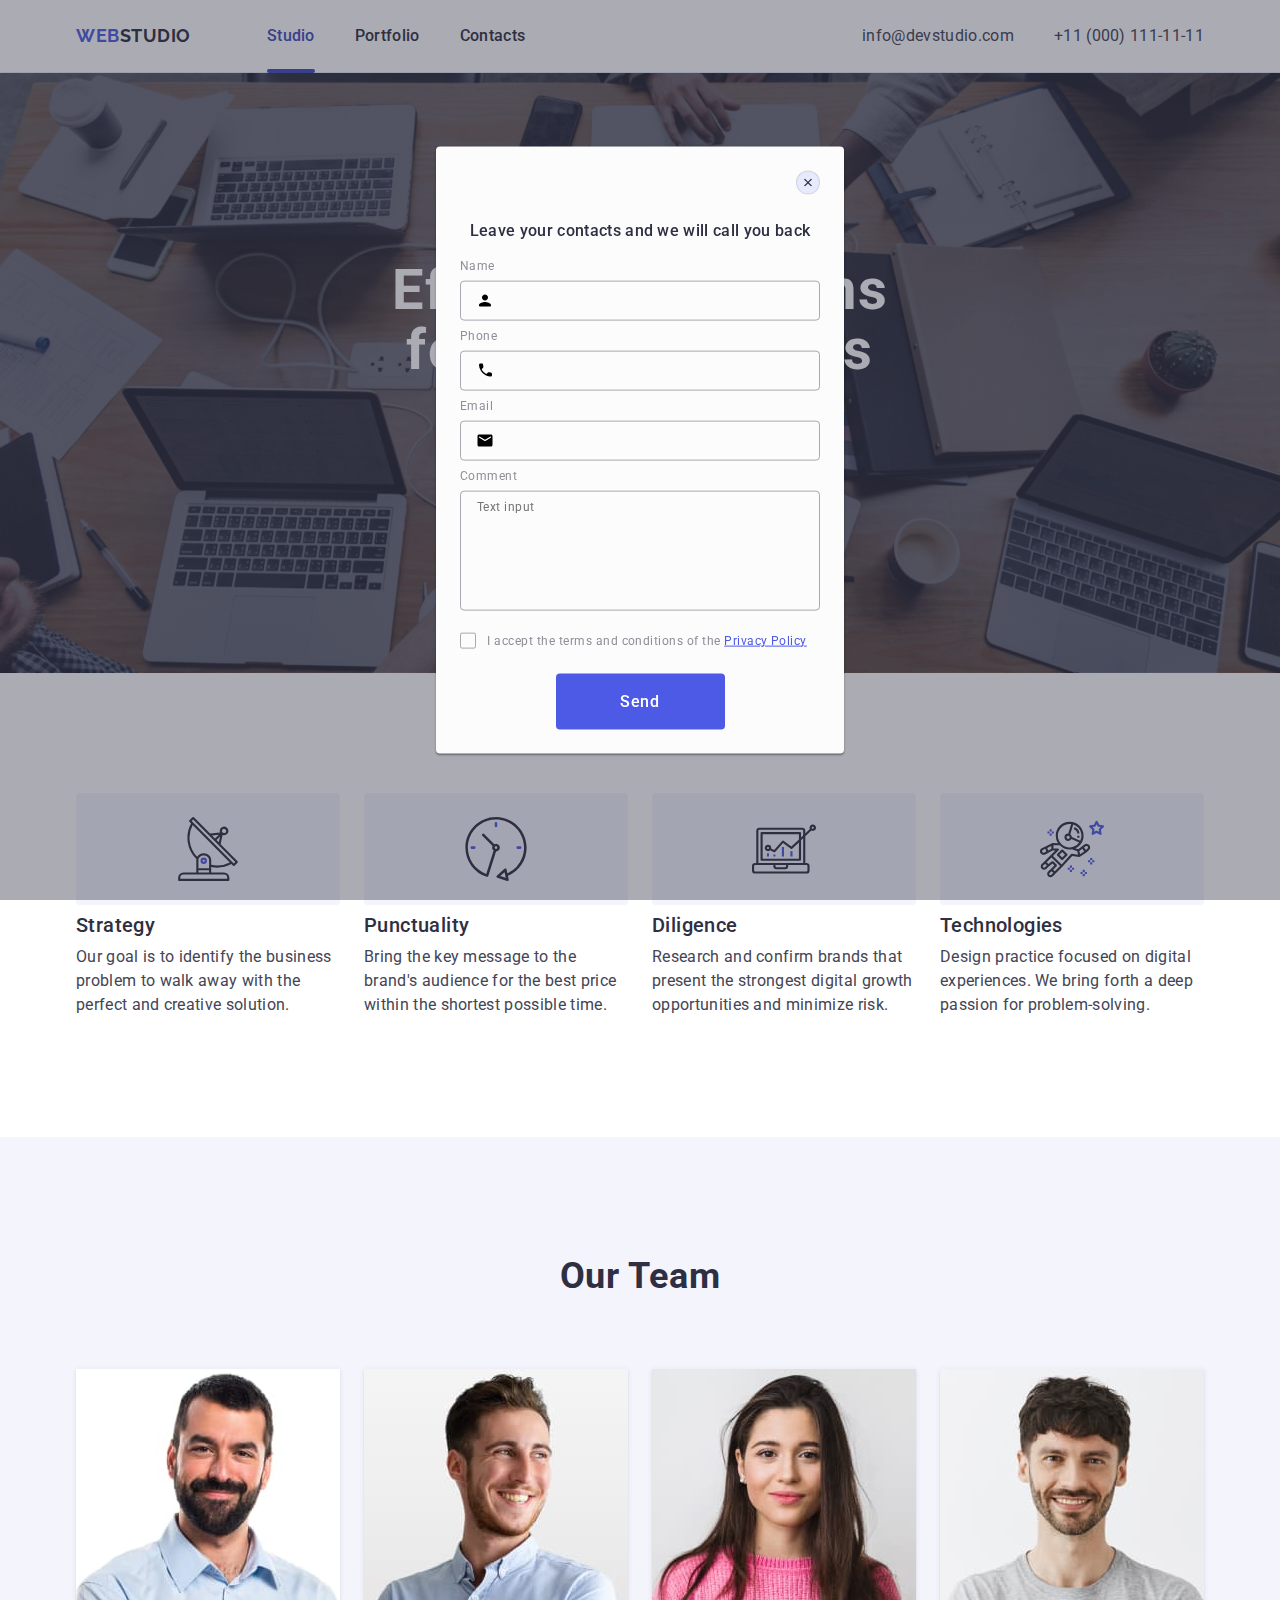
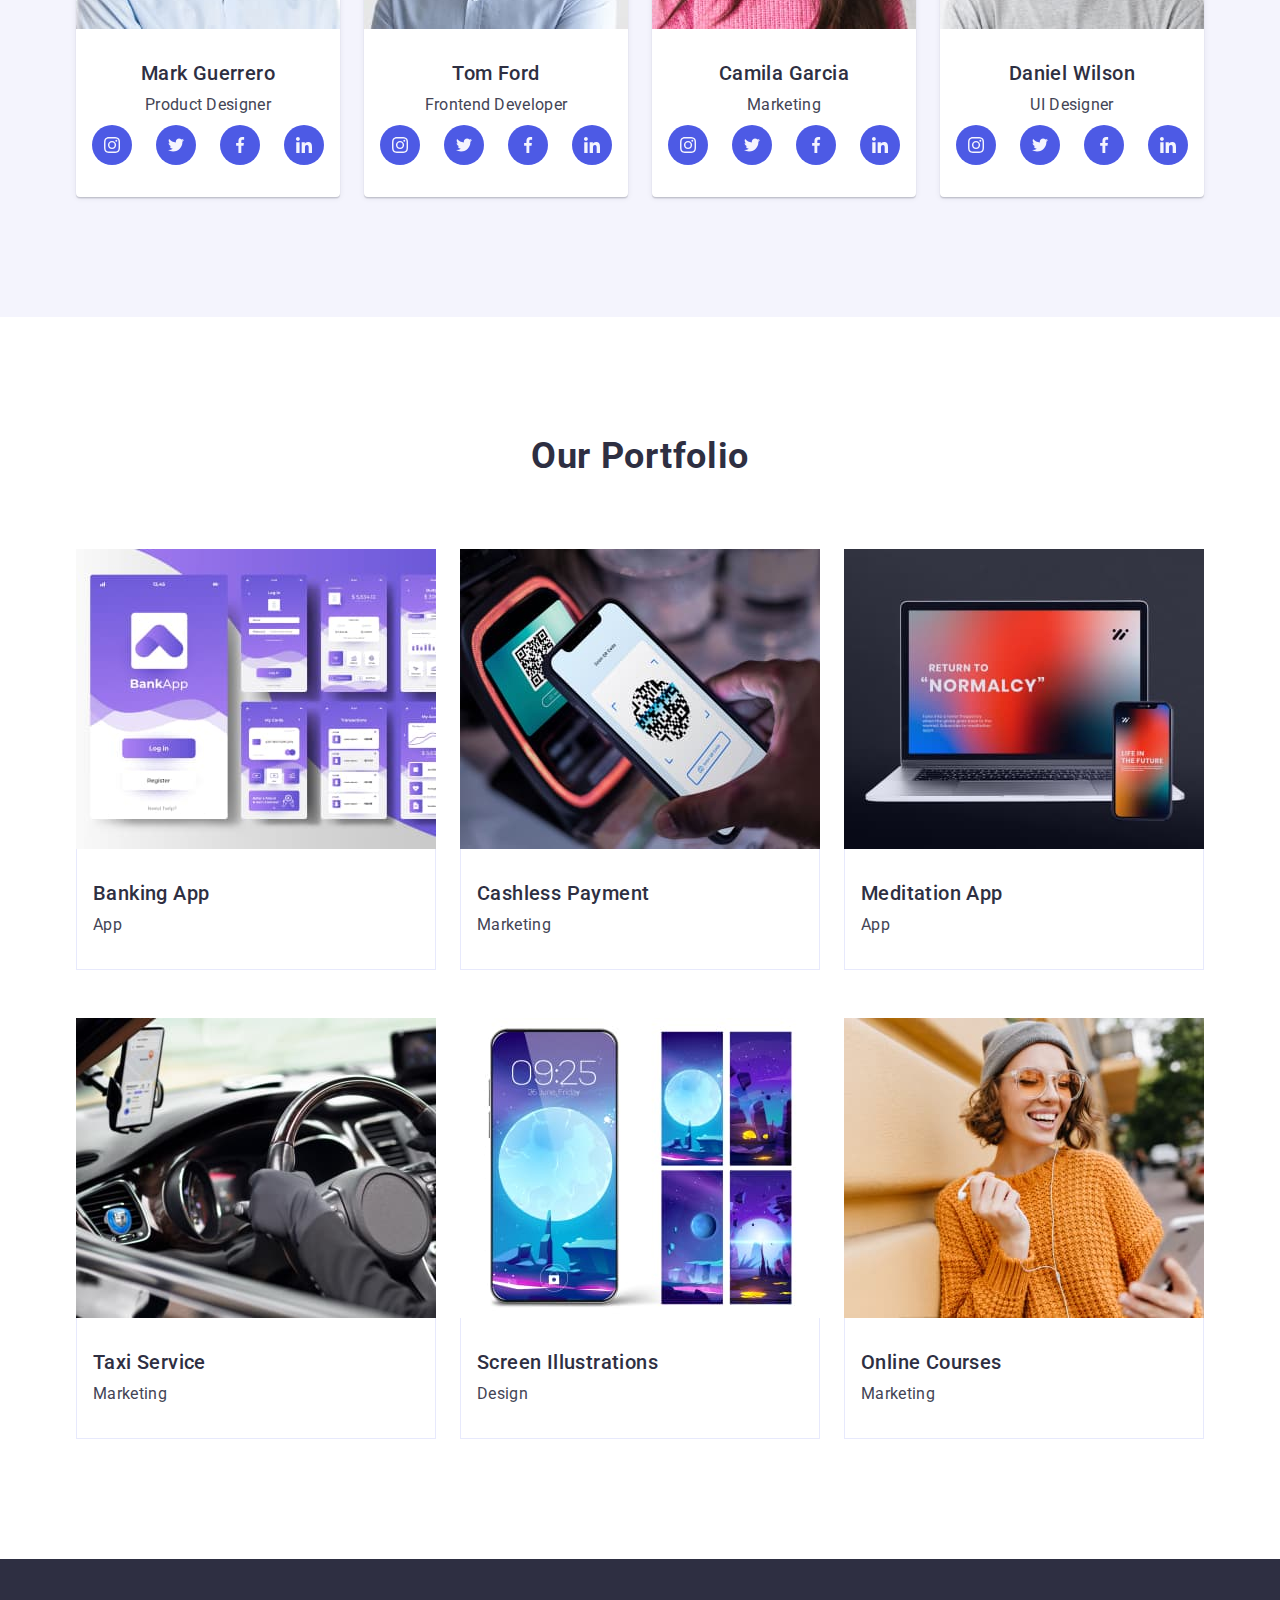
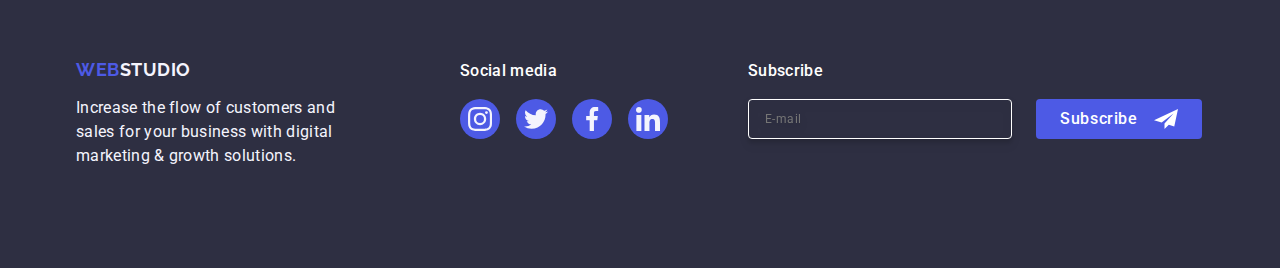
==== index.html @ 2eae50b5 "mobile-first-beginer" ====
<!DOCTYPE html>
<html lang="en">
  <head>
    <meta charset="UTF-8" />
    <meta http-equiv="X-UA-Compatible" content="IE=edge" />
    <meta name="viewport" content="width=device-width, initial-scale=1.0" />

    <!-- Google Fonts -->
    <link rel="preconnect" href="https://fonts.googleapis.com" />
    <link rel="preconnect" href="https://fonts.gstatic.com" crossorigin />
    <link rel="preconnect" href="https://fonts.googleapis.com" />
    <link rel="preconnect" href="https://fonts.gstatic.com" crossorigin />
    <link
      href="https://fonts.googleapis.com/css2?family=Raleway:wght@800&family=Roboto:wght@400;500;700&display=swap"
      rel="stylesheet"
    />

    <!-- Modern Normalize -->
    <link
      rel="stylesheet"
      href="https://cdnjs.cloudflare.com/ajax/libs/modern-normalize/2.0.0/modern-normalize.min.css"
    />
    <link rel="stylesheet" href="./css/styles.css" />
    <title>Document</title>
  </head>
  <body class="body">
    <!--SVG-->

    <!--Header section-->

    <header class="page-header">
      <div class="header-container container">
        <nav class="header-nav">
          <a class="header-logo link" href="./index.html"
            >Web <span class="header-logo-up">Studio</span>
          </a>
          <ul class="header-list list">
            <li class="header-item">
              <a class="header-link link-studio link" href="#">Studio</a>
            </li>
            <li class="header-item">
              <a class="header-link link" href="#">Portfolio</a>
            </li>
            <li class="header-item">
              <a class="header-link link" href="#">Contacts</a>
            </li>
          </ul>
        </nav>
        <address class="header-contact">
          <ul class="header-contact-list list">
            <li class="header-contact-item">
              <a class="header-contact link" href="mailto:info@devstudio.com">info@devstudio.com</a>
            </li>
            <li class="header-contact-item tel">
              <a class="header-contact link" href="tel:+110001111111">+11 (000) 111-11-11</a>
            </li>
          </ul>
        </address>
      </div>
    </header>

    <!-- Main section -->

    <main class="page-main">
      <!--Hero section-->

      <section class="section hero">
        <div class="hero-container container">
          <h1 class="hero-title">
            Effective Solutions <br />
            for Your Business
          </h1>
          <button class="hero-btn" type="button">Order Service</button>
        </div>
      </section>

      <!--Feature section-->

      <section class="section feature">
        <div class="container">
          <h2 class="visually-hidden">Features</h2>
          <ul class="main-list feature-list list">
            <li class="main-item feature-item">
              <div class="feature-icon-container">
                <svg class="feature-icon" width="64" height="64">
                  <use href="./images/icons.svg#icon-antenna"></use>
                </svg>
              </div>
              <h3 class="image-title">Strategy</h3>
              <p class="main-text feature-text">
                Our goal is to identify the business problem to walk away with the perfect and
                creative solution.
              </p>
            </li>
            <li class="main-item feature-item">
              <div class="feature-icon-container">
                <svg class="feature-icon" width="64" height="64">
                  <use href="./images/icons.svg#icon-clock"></use>
                </svg>
              </div>
              <h3 class="image-title">Punctuality</h3>
              <p class="main-text feature-text">
                Bring the key message to the brand's audience for the best price within the shortest
                possible time.
              </p>
            </li>
            <li class="main-item feature-item">
              <div class="feature-icon-container">
                <svg class="feature-icon" width="64" height="64">
                  <use href="./images/icons.svg#icon-diagram1"></use>
                </svg>
              </div>
              <h3 class="image-title">Diligence</h3>
              <p class="main-text feature-text">
                Research and confirm brands that present the strongest digital growth opportunities
                and minimize risk.
              </p>
            </li>
            <li class="main-item feature-item">
              <div class="feature-icon-container">
                <svg class="feature-icon" width="64" height="64">
                  <use href="./images/icons.svg#icon-astronaut"></use>
                </svg>
              </div>
              <h3 class="image-title">Technologies</h3>
              <p class="main-text feature-text">
                Design practice focused on digital experiences. We bring forth a deep passion for
                problem-solving.
              </p>
            </li>
          </ul>
        </div>
      </section>

      <!--OurTeam section-->

      <section class="section our-team">
        <div class="container">
          <h2 class="main-title">Our Team</h2>
          <ul class="main-list ourteam-list list">
            <li class="main-item team-item">
              <img
                class="main-images"
                src="./images/OurTeam/img.jpg"
                alt="Mark Guerrero"
                width="264"
                height="260"
              />
              <div class="team-text">
                <h3 class="image-title">Mark Guerrero</h3>
                <p class="main-text">Product Designer</p>
                <ul class="icon-list">
                  <li class="icon-item">
                    <a class="icon-link" href="">
                      <svg class="ourteam-icon" width="16" height="16">
                        <use href="./images/icons.svg#icon-instagram"></use>
                      </svg>
                    </a>
                  </li>
                  <li class="icon-item">
                    <a class="icon-link" href="">
                      <svg class="ourteam-icon" width="16" height="16">
                        <use href="./images/icons.svg#icon-twitter"></use>
                      </svg>
                    </a>
                  </li>
                  <li class="icon-item">
                    <a class="icon-link" href="">
                      <svg class="ourteam-icon" width="16" height="16">
                        <use href="./images/icons.svg#icon-facebook"></use>
                      </svg>
                    </a>
                  </li>
                  <li class="icon-item">
                    <a class="icon-link" href="">
                      <svg class="ourteam-icon" width="16" height="16">
                        <use href="./images/icons.svg#icon-linkedin"></use>
                      </svg>
                    </a>
                  </li>
                </ul>
              </div>
            </li>
            <li class="main-item team-item">
              <img
                class="main-images"
                src="./images/OurTeam/img1(1).jpg"
                alt="Tom Ford"
                width="264"
                height="260"
              />
              <div class="team-text">
                <h3 class="image-title">Tom Ford</h3>
                <p class="main-text">Frontend Developer</p>
                <ul class="icon-list">
                  <li class="icon-item">
                    <a class="icon-link" href="">
                      <svg class="ourteam-icon" width="16" height="16">
                        <use href="./images/icons.svg#icon-instagram"></use>
                      </svg>
                    </a>
                  </li>
                  <li class="icon-item">
                    <a class="icon-link" href="">
                      <svg class="ourteam-icon" width="16" height="16">
                        <use href="./images/icons.svg#icon-twitter"></use>
                      </svg>
                    </a>
                  </li>
                  <li class="icon-item">
                    <a class="icon-link" href="">
                      <svg class="ourteam-icon" width="16" height="16">
                        <use href="./images/icons.svg#icon-facebook"></use>
                      </svg>
                    </a>
                  </li>
                  <li class="icon-item">
                    <a class="icon-link" href="">
                      <svg class="ourteam-icon" width="16" height="16">
                        <use href="./images/icons.svg#icon-linkedin"></use>
                      </svg>
                    </a>
                  </li>
                </ul>
              </div>
            </li>
            <li class="main-item team-item">
              <img
                class="main-images"
                src="./images/OurTeam/img2(1).jpg"
                alt="Camila Garcia"
                width="264"
                height="260"
              />
              <div class="team-text">
                <h3 class="image-title">Camila Garcia</h3>
                <p class="main-text">Marketing</p>
                <ul class="icon-list">
                  <li class="icon-item">
                    <a class="icon-link" href="">
                      <svg class="ourteam-icon" width="16" height="16">
                        <use href="./images/icons.svg#icon-instagram"></use>
                      </svg>
                    </a>
                  </li>
                  <li class="icon-item">
                    <a class="icon-link" href="">
                      <svg class="ourteam-icon" width="16" height="16">
                        <use href="./images/icons.svg#icon-twitter"></use>
                      </svg>
                    </a>
                  </li>
                  <li class="icon-item">
                    <a class="icon-link" href="">
                      <svg class="ourteam-icon" width="16" height="16">
                        <use href="./images/icons.svg#icon-facebook"></use>
                      </svg>
                    </a>
                  </li>
                  <li class="icon-item">
                    <a class="icon-link" href="">
                      <svg class="ourteam-icon" width="16" height="16">
                        <use href="./images/icons.svg#icon-linkedin"></use>
                      </svg>
                    </a>
                  </li>
                </ul>
              </div>
            </li>
            <li class="main-item team-item">
              <img
                class="main-images"
                src="./images/OurTeam/img3(1).jpg"
                alt="Daniel Wilson"
                width="264"
                height="260"
              />
              <div class="team-text">
                <h3 class="image-title">Daniel Wilson</h3>
                <p class="main-text">UI Designer</p>
                <ul class="icon-list">
                  <li class="icon-item">
                    <a class="icon-link" href="">
                      <svg class="ourteam-icon" width="16" height="16">
                        <use href="./images/icons.svg#icon-instagram"></use>
                      </svg>
                    </a>
                  </li>
                  <li class="icon-item">
                    <a class="icon-link" href="">
                      <svg class="ourteam-icon" width="16" height="16">
                        <use href="./images/icons.svg#icon-twitter"></use>
                      </svg>
                    </a>
                  </li>
                  <li class="icon-item">
                    <a class="icon-link" href="">
                      <svg class="ourteam-icon" width="16" height="16">
                        <use href="./images/icons.svg#icon-facebook"></use>
                      </svg>
                    </a>
                  </li>
                  <li class="icon-item">
                    <a class="icon-link" href="">
                      <svg class="ourteam-icon" width="16" height="16">
                        <use href="./images/icons.svg#icon-linkedin"></use>
                      </svg>
                    </a>
                  </li>
                </ul>
              </div>
            </li>
          </ul>
        </div>
      </section>

      <!--Our Portfolio section-->

      <section class="section our-portfolio">
        <div class="container">
          <h2 class="main-title">Our Portfolio</h2>
          <ul class="main-list portfolio-list list">
            <li class="portfolio-item main-item">
              <div class="project-card">
                <img
                  class="main-images"
                  src="./images/OurPortfolio/img4.jpg"
                  alt="Banking App"
                  width="360"
                  height="300"
                />
                <p class="project-card-text">
                  14 Stylish and User-Friendly App Design Concepts · Task Manager App · Calorie
                  Tracker App · Exotic Fruit Ecommerce App · Cloud Storage App
                </p>
              </div>

              <div class="portfolio-border">
                <h3 class="image-title">Banking App</h3>
                <p class="main-text">App</p>
              </div>
            </li>
            <li class="portfolio-item main-item">
              <div class="project-card">
                <img
                  class="main-images"
                  src="./images/OurPortfolio/img5.jpg"
                  alt="Cashless Payment"
                  width="360"
                  height="300"
                />
                <p class="project-card-text">
                  14 Stylish and User-Friendly App Design Concepts · Task Manager App · Calorie
                  Tracker App · Exotic Fruit Ecommerce App · Cloud Storage App
                </p>
              </div>

              <div class="portfolio-border">
                <h3 class="image-title">Cashless Payment</h3>
                <p class="main-text">Marketing</p>
              </div>
            </li>

            <li class="portfolio-item main-item">
              <div class="project-card">
                <img
                  class="main-images"
                  src="./images/OurPortfolio/img6.jpg"
                  alt="Meditation App"
                  width="360"
                  height="300"
                />
                <p class="project-card-text">
                  14 Stylish and User-Friendly App Design Concepts · Task Manager App · Calorie
                  Tracker App · Exotic Fruit Ecommerce App · Cloud Storage App
                </p>
              </div>

              <div class="portfolio-border">
                <h3 class="image-title">Meditation App</h3>
                <p class="main-text">App</p>
              </div>
            </li>
            <li class="portfolio-item main-item">
              <div class="project-card">
                <img
                  class="main-images"
                  src="./images/OurPortfolio/img7.jpg"
                  alt="Taxi Service"
                  width="360"
                  height="300"
                />
                <p class="project-card-text">
                  14 Stylish and User-Friendly App Design Concepts · Task Manager App · Calorie
                  Tracker App · Exotic Fruit Ecommerce App · Cloud Storage App
                </p>
              </div>

              <div class="portfolio-border">
                <h3 class="image-title">Taxi Service</h3>
                <p class="main-text">Marketing</p>
              </div>
            </li>
            <li class="portfolio-item main-item">
              <div class="project-card">
                <img
                  class="main-images"
                  src="./images/OurPortfolio/img8.jpg"
                  alt="Screen Illustrations"
                  width="360"
                  height="300"
                />
                <p class="project-card-text">
                  14 Stylish and User-Friendly App Design Concepts · Task Manager App · Calorie
                  Tracker App · Exotic Fruit Ecommerce App · Cloud Storage App
                </p>
              </div>

              <div class="portfolio-border">
                <h3 class="image-title">Screen Illustrations</h3>
                <p class="main-text">Design</p>
              </div>
            </li>
            <li class="portfolio-item main-item">
              <div class="project-card">
                <img
                  class="main-images"
                  src="./images/OurPortfolio/img9.jpg"
                  alt="Online Courses"
                  width="360"
                  height="300"
                />
                <p class="project-card-text">
                  14 Stylish and User-Friendly App Design Concepts · Task Manager App · Calorie
                  Tracker App · Exotic Fruit Ecommerce App · Cloud Storage App
                </p>
              </div>

              <div class="portfolio-border">
                <h3 class="image-title">Online Courses</h3>
                <p class="main-text">Marketing</p>
              </div>
            </li>
          </ul>
        </div>
      </section>
    </main>

    <!--Footer section-->

    <footer class="footer">
      <div class="page-footer container">
        <div class="footer-logo">
          <a class="header-logo logo-down link" href="./index.html"
            >Web <span class="footer-logo-down">Studio</span>
          </a>
          <p class="footer-text">
            Increase the flow of customers and sales for your business with digital marketing &
            growth solutions.
          </p>
        </div>
        <div class="footer-social">
          <p class="social-text-footer">Social media</p>
          <ul class="icon-list-footer">
            <li class="icon-item">
              <a class="icon-link icon-link-footer" href="">
                <svg class="ourteam-icon" width="24" height="24">
                  <use href="./images/icons.svg#icon-instagram"></use>
                </svg>
              </a>
            </li>
            <li class="icon-item">
              <a class="icon-link icon-link-footer" href="">
                <svg class="ourteam-icon" width="24" height="24">
                  <use href="./images/icons.svg#icon-twitter"></use>
                </svg>
              </a>
            </li>
            <li class="icon-item">
              <a class="icon-link icon-link-footer" href="">
                <svg class="ourteam-icon" width="24" height="24">
                  <use href="./images/icons.svg#icon-facebook"></use>
                </svg>
              </a>
            </li>
            <li class="icon-item">
              <a class="icon-link icon-link-footer" href="">
                <svg class="ourteam-icon" width="24" height="24">
                  <use href="./images/icons.svg#icon-linkedin"></use>
                </svg>
              </a>
            </li>
          </ul>
        </div>
        <div class="footer-subscribe-container">
          <p class="subscribe-text">Subscribe</p>
          <form class="subscribe-form">
            <label for="email-subscribe" class="subscribe-label">
              <input
                class="subscribe-email"
                type="email"
                name="email-subscribe"
                placeholder="E-mail"
                id="email-subscribe"
              />
            </label>

            <button class="subscribe-button" type="submit">
              Subscribe
              <svg class="icon-subscribe" width="24" height="24">
                <use href="./images/icons.svg#icon-Frame-3"></use>
              </svg>
            </button>
          </form>
        </div>
      </div>
    </footer>

    <!-- Modal Window -->

    <div class="backdrop is-open">
      <div class="modal">
        <button type="button" class="close-modal-btn">
          <svg class="close-icon-btn" width="8" height="8">
            <use href="./images/icons.svg#icon-close-black-18dp-2-1"></use>
          </svg>
        </button>
        <p class="modal-title">Leave your contacts and we will call you back</p>
        <form class="modal-form">
          <div class="modal-form-label">
            <label for="user-name" class="modal-lable">Name</label>
            <div class="modal-input-form">
              <input type="text" name="user-name" class="modal-input" id="user-name" required />
              <svg class="input-icon" width="18" height="24">
                <use href="./images/icons.svg#icon-person-black-18dp-1"></use>
              </svg>
            </div>
          </div>
          <div class="modal-form-label">
            <label for="user-tel" class="modal-lable">Phone</label>
            <div class="modal-input-form">
              <input type="tel" name="user-name" class="modal-input" id="user-tel" required />
              <svg class="input-icon" width="18" height="24">
                <use href="./images/icons.svg#icon-phone-black-18dp-1"></use>
              </svg>
            </div>
          </div>
          <div class="modal-form-label">
            <label for="user-email" class="modal-lable">Email</label>
            <div class="modal-input-form">
              <input type="email" name="user-name" class="modal-input" id="user-email" required />
              <svg class="input-icon" width="18" height="24">
                <use href="./images/icons.svg#icon-email-black-18dp-1"></use>
              </svg>
            </div>
          </div>
          <div class="modal-form-comment">
            <label for="user-comment" class="modal-lable">Comment</label>
            <textarea
              name="user-comment"
              id="user-comment"
              class="modal-textarea"
              placeholder="Text input"
            ></textarea>
          </div>
          <div class="modal-checkbox">
            <input
              type="checkbox"
              name="user-privacy"
              class="checkbox-input visually-hidden"
              id="user-privacy"
              value="true"
              required
            />
            <label for="user-privacy" class="text-label-privacy">
              <span class="checkbox-privacy">
                <svg class="icon-checkbox" width="10" height="8">
                  <use href="./images/icons.svg#icon-Vector-1"></use>
                </svg>
              </span>
              I accept the terms and conditions of the
              <a class="privacy-policy-link" href="">Privacy Policy</a>
            </label>
          </div>
          <button type="submit" class="form-button">Send</button>
        </form>
      </div>
    </div>
  </body>
</html>
---- css/styles.css ----
/* Common styles */

body {
  font-family: "Roboto", sans-serif;
  color: #434455;
  background-color: #ffffff;
  display: block;
}

.link {
  text-decoration: none;
}

.list {
  list-style-type: none;
}

:root {
  --brand-color: #2e2f42;
}

*,
::after,
::before {
  box-sizing: border-box;
}

h1,
h2,
h3,
h4,
h5,
h6,
p {
  margin: 0;
}

ul,
ol {
  margin-top: 0;
  margin-bottom: 0;
  padding-left: 0;
}

button {
  cursor: pointer;
}

img {
  display: block;
}

input {
  font-family: inherit;
}

.main-images {
  display: block;
}

/* Header styles */

.container {
  max-width: 1158px;
  margin-left: auto;
  margin-right: auto;
  padding-left: 15px;
  padding-right: 15px;
}

.page-header {
  border-bottom: 1px solid #e7e9fc;
  box-shadow: 0px 2px 1px rgba(46, 47, 66, 0.08), 0px 1px 1px rgba(46, 47, 66, 0.16),
    0px 1px 6px rgba(46, 47, 66, 0.08);
}

.header-logo {
  color: var(--IRIS, #4d5ae5);
  font-family: "Raleway", sans-serif;
  font-size: 18px;
  font-weight: 700;
  line-height: 1.17;
  letter-spacing: 0.03em;
  text-transform: uppercase;
  margin-right: 76px;
  display: inline-flex;
  align-items: center;
}

.header-logo-up {
  color: var(--NAVY-BLUE, #2e2f42);
}

.header-link {
  padding-top: 24px;
  padding-bottom: 24px;
  font-weight: 500;
  line-height: 1.5;
  display: block;
  letter-spacing: 0.02em;
  color: #2e2f42;
  transition: color 250ms cubic-bezier(0.4, 0, 0.2, 1);
}

.header-nav {
  display: flex;
  align-items: center;
}

.link-studio {
  color: #404bbf;
  position: relative;
}

.link-studio::after {
  content: "";
  position: absolute;
  left: 0;
  bottom: -1px;
  width: 48px;
  height: 4px;
  background-color: #404bbf;
  border-radius: 2px;
}

.header-container {
  margin-top: auto;
  margin-bottom: auto;
  display: flex;
  align-items: center;
  justify-content: space-between;
}

.header-list {
  display: flex;
  align-items: center;
  gap: 40px;
}

.header-contact-list {
  display: flex;
  align-items: center;
  gap: 40px;
}

.header-link:hover,
.header-link:focus {
  color: #404bbf;
}

.header-contact {
  font-style: normal;
  transition: color 250ms cubic-bezier(0.4, 0, 0.2, 1);
}

.header-contact {
  line-height: 1.5;
  letter-spacing: 0.02em;
  color: #434455;
}

.header-contact:hover,
.header-contact:focus {
  color: #404bbf;
}

/* Hero styles */

.hero {
  max-width: 1440px;
  margin: auto;
  padding-top: 188px;
  padding-bottom: 188px;
  background: var(--NAVY-BLUE, #2e2f42);
  background-image: linear-gradient(rgba(46, 47, 66, 0.7), rgba(46, 47, 66, 0.7)),
    url(../images/people-office1.jpeg);
  background-size: cover;
  background-position: center;
  background-repeat: no-repeat;
}

.hero-title {
  max-width: 496px;
  color: var(--WHITE, #fff);
  font-family: "Roboto", sans-serif;
  font-size: 56px;
  font-style: normal;
  font-weight: 700;
  line-height: 1.07;
  letter-spacing: 0.02em;
  margin: 0 auto;
  text-align: center;
}

.hero-btn {
  min-width: 169px;
  height: 56px;
  color: #ffffff;
  background: var(--IRIS, #4d5ae5);
  cursor: pointer;
  font-weight: 500;
  font-size: 16px;
  line-height: 1.5;
  letter-spacing: 0.04em;
  border: none;
  border-radius: 4px;
  display: block;
  margin-right: auto;
  margin-left: auto;
  margin-top: 48px;
  transition: background-color 250ms cubic-bezier(0.4, 0, 0.2, 1);
}

.hero-btn:hover,
.hero-btn:focus {
  background-color: #404bbf;
}
/* Main styles */

.visually-hidden {
  position: absolute;
  width: 1px;
  height: 1px;
  margin: -1px;
  border: 0;
  padding: 0;

  white-space: nowrap;
  clip-path: inset(100%);
  clip: rect(0 0 0 0);
  overflow: hidden;
}

.feature {
  padding: 120px 0;
}

.feature-icon-container {
  display: flex;
  align-items: center;
  justify-content: center;
  height: 112px;
  background-color: #f4f4fd;
  border-radius: 4px;
  margin-bottom: 8px;
}

.main-title {
  color: var(--NAVY-BLUE, #2e2f42);
  font-family: "Roboto", sans-serif;
  font-size: 36px;
  font-weight: 700;
  line-height: 1.11;
  letter-spacing: 0.02em;
  text-align: center;
  text-transform: capitalize;
}

.main-item {
  background: var(--WHITE, #ffffff);
}

.feature-list {
  display: flex;
  margin-top: 0;
  justify-content: space-between;
  gap: 24px;
}

.ourteam-list {
  gap: 24px;
}

.feature-text {
  margin-top: 8px;
}

.feature-item {
  width: 264px;
  flex-direction: column;
  gap: 8px;
}

.image-title {
  color: var(--NAVY-BLUE, #2e2f42);
  font-family: "Roboto", sans-serif;
  font-size: 20px;
  font-style: normal;
  font-weight: 500;
  line-height: 1.2;
  letter-spacing: 0.02em;
  margin-bottom: 8px;
}
.our-team {
  background: var(--CLOUD, #f4f4fd);
  padding-bottom: 120px;
  padding-top: 120px;
}

.team-text {
  text-align: center;
  padding-top: 32px;
  padding-bottom: 32px;
}

.ourteam-list {
  display: flex;
  justify-content: space-between;
}

.icon-list {
  display: flex;
  justify-content: center;
  gap: 24px;
  list-style-type: none;
  margin-top: 8px;
}

.icon-item {
  width: 40px;
  height: 40px;
}

.icon-link {
  width: 100%;
  height: 100%;
  background-color: #4d5ae5;
  border-radius: 50%;
  display: flex;
  align-items: center;
  justify-content: center;
  transition: background-color 250ms cubic-bezier(0.4, 0, 0.2, 1);
}

.icon-link:hover,
.icon-link:focus {
  background-color: #404bbf;
}

.ourteam-icon {
  fill: #f4f4fd;
}

.our-portfolio {
  margin-top: 0;
  padding-bottom: 120px;
  padding-top: 120px;
}

.portfolio-list {
  display: flex;
  column-gap: 24px;
  row-gap: 48px;
  flex-wrap: wrap;
  justify-content: space-between;
}

.project-card {
  position: relative;
  overflow: hidden;
  list-style-type: none;
}

.project-card:hover .project-card-text {
  transform: translateY(0%);
}

.project-card-text {
  position: absolute;
  top: 0;
  font-size: 16px;
  line-height: 1.5;
  letter-spacing: 0.02em;
  color: var(--CLOUD, #f4f4fd);
  padding: 40px 32px;
  background-color: #4d5ae5;
  height: 100%;
  width: 100%;
  transition: transform 250ms cubic-bezier(0.4, 0, 0.2, 1);
  transform: translateY(100%);
}

.portfolio-item {
  transition: box-shadow 250ms cubic-bezier(0.4, 0, 0.2, 1);
  transform: translateY(0%);
}

.portfolio-item:hover {
  box-shadow: 0px 2px 1px 0px rgba(46, 47, 66, 0.08), 0px 1px 1px 0px rgba(46, 47, 66, 0.16),
    0px 1px 6px 0px rgba(46, 47, 66, 0.08);
}

.main-title {
  margin-bottom: 72px;
}

.team-item {
  border-radius: 0px 0px 4px 4px;
  box-shadow: 0px 2px 1px 0px rgba(46, 47, 66, 0.08), 0px 1px 1px 0px rgba(46, 47, 66, 0.16),
    0px 1px 6px 0px rgba(46, 47, 66, 0.08);
}

.portfolio-border {
  padding: 32px 16px;
  align-items: center;
  border: 1px solid #e7e9fc;
  border-top: none;
}

.main-text {
  color: var(--SLATE, #434455);
  font-family: "Roboto", sans-serif;
  font-size: 16px;
  font-weight: 400;
  line-height: 1.5;
  letter-spacing: 0.02em;
  margin-top: 8px;
}

.image-title,
.feature-text {
  padding-top: 0;
  padding-bottom: 0;
}

/* Footer styles */

.footer {
  background: var(--NAVY-BLUE, #2e2f42);
  padding-top: 100px;
  padding-bottom: 100px;
  margin-top: 0;
}

.footer-logo-down {
  color: var(--CLOUD, #f4f4fd);
}

.logo-down {
  margin-bottom: 16px;
}

.footer-text {
  width: 264px;
  color: var(--CLOUD, #f4f4fd);
  font-family: "Roboto", sans-serif;
  font-size: 16px;
  font-weight: 400;
  line-height: 1.5;
  letter-spacing: 0.02em;
}

.path {
  fill: #4d5ae5;
}

.icon-list-footer {
  display: flex;
  list-style-type: none;
  gap: 16px;
  margin-top: 16px;
}

.icon-link-footer {
  display: flex;
  transition: background-color 250ms cubic-bezier(0.4, 0, 0.2, 1);
}
.icon-link-footer:hover,
.icon-link-footer:focus {
  background-color: #31d0aa;
}

.social-text-footer {
  color: var(--WHITE, #fff);
  font-family: Roboto;
  font-size: 16px;
  font-style: normal;
  font-weight: 500;
  line-height: 1.5;
  letter-spacing: 0.02em;
  margin-bottom: 16px;
}

.footer-container-social {
  display: block;
}

.footer-container {
  display: flex;
  margin-right: 120px;
}

.page-footer {
  display: flex;
  align-items: baseline;
}

.footer-logo {
  margin-right: 120px;
}

/* Footer Subscribe */

.footer-subscribe-container {
  margin-left: 80px;
}

.subscribe-text {
  color: var(--WHITE, #fff);
  font-family: Roboto;
  font-size: 16px;
  font-style: normal;
  font-weight: 500;
  line-height: 1.5;
  letter-spacing: 0.02em;
  margin-bottom: 16px;
}

.subscribe-form {
  display: flex;
  gap: 24px;
  margin-top: 16px;
}

.subscribe-email {
  display: flex;
  width: 264px;
  height: 40px;
  border-radius: 4px;
  padding-top: 8px;
  padding-bottom: 8px;
  padding-left: 16px;
  border: 1px solid var(--WHITE, #fff);
  box-shadow: 0px 4px 4px 0px rgba(0, 0, 0, 0.15);
  background-color: transparent;
  color: #ffffff;
  font-size: 12px;
  font-style: normal;
  font-weight: 400;
  line-height: 1.5;
  letter-spacing: 0.04em;
  filter: drop-shadow(0px 4px 4px rgba(0, 0, 0, 0.15));
}

.subscribe-button {
  display: inline-flex;
  padding: 8px 24px;
  justify-content: center;
  align-items: center;
  min-width: 165px;
  color: #fff;
  background-color: #4d5ae5;
  font-family: inherit;
  font-size: 16px;
  font-weight: 500;
  line-height: 1.5;
  letter-spacing: 0.04em;
  border: none;
  border-radius: 4px;
  margin: 0 auto;
  transition: background-color 250ms cubic-bezier(0.4, 0, 0.2, 1);
  cursor: pointer;
}

.icon-subscribe {
  display: inline-flex;
  margin-left: 16px;
}

/* Backdrop */

.backdrop {
  position: fixed;
  width: 100%;
  height: 100%;
  top: 0;
  left: 0;
  opacity: 0;
  visibility: hidden;
  pointer-events: none;
  background-color: rgba(46, 47, 66, 0.4);
  transition: opacity 250ms cubic-bezier(0.4, 0, 0.2, 1),
    visibility 250ms cubic-bezier(0.4, 0, 0.2, 1);
}

.backdrop.is-open {
  opacity: 1;
  visibility: visible;
  pointer-events: auto;
}

.close-modal-btn {
  width: 24px;
  height: 24px;
  padding: 0;
  position: absolute;
  right: 24px;
  top: 24px;
  border-radius: 50%;
  display: flex;
  align-items: center;
  justify-content: center;
  border: 1px solid rgba(0, 0, 0, 0.1);
  cursor: pointer;
  transition: background-color 250ms cubic-bezier(0.4, 0, 0.2, 1),
    border 250ms cubic-bezier(0.4, 0, 0.2, 1);
  background-color: #e7e9fc;
}

.close-icon-btn {
  fill: #2e2f42;
  transition: fill 250ms cubic-bezier(0.4, 0, 0.2, 1);
}

.close-modal-btn:hover .close-icon-btn,
.close-modal-btn:focus .close-icon-btn {
  fill: #ffffff;
}

.close-modal-btn:hover,
.close-modal-btn:focus {
  background-color: #404bbf;
  border: none;
}

.modal-title {
  color: var(--NAVY-BLUE, #2e2f42);
  text-align: center;
  font-size: 16px;
  font-weight: 500;
  line-height: 1.5;
  letter-spacing: 0.02em;
  margin-bottom: 16px;
}

.modal {
  position: absolute;
  width: 408px;
  min-height: 584px;
  border-radius: 4px;
  background-color: #fcfcfc;
  padding: 72px 24px 24px 24px;
  top: 50%;
  left: 50%;

  transform: translate(-50%, -50%);
  box-shadow: 0px 1px 1px rgba(0, 0, 0, 0.14), 0px 1px 3px rgba(0, 0, 0, 0.12),
    0px 1px 2px rgba(0, 0, 0, 0.2);
  transition: transform 250ms cubic-bezier(0.4, 0, 0.2, 1);
}

.modal-form-label {
  margin-bottom: 8px;
}

.modal-input {
  width: 100%;
  height: 40px;
  border-radius: 4px;
  border: 1px solid rgba(46, 47, 66, 0.4);
  background-color: transparent;
  padding-left: 38px;
  transition: border-color 250ms cubic-bezier(0.4, 0, 0.2, 1);
}

.modal-input-form {
  position: relative;
}

.modal-input:focus {
  border-color: #4d5ae5;
  outline: transparent;
}

.input-icon {
  position: absolute;
  left: 16px;
  top: 50%;
  transform: translateY(-50%);
  transition: fill 250ms cubic-bezier(0.4, 0, 0.2, 1);
}

.modal-input:focus + .input-icon {
  fill: #4d5ae5;
}

.modal-textarea {
  width: 100%;
  height: 120px;
  resize: none;
  font-size: 12px;
  line-height: 1.17;
  letter-spacing: 0.04em;
  transition: border-color 250ms cubic-bezier(0.4, 0, 0.2, 1);

  border-radius: 4px;
  border: 1px solid rgba(46, 47, 66, 0.4);
  color: rgba(46, 47, 66, 0.4);
  padding: 8px 16px;
  background-color: transparent;
}

.modal-textarea:focus {
  border-color: #4d5ae5;
  outline: transparent;
}

.modal-lable {
  display: block;
  height: 18px;
  margin-bottom: 4px;
  color: var(--LIGHT-SLATE, #8e8f99);
  font-size: 12px;
  line-height: 1.17;
  letter-spacing: 0.04em;
  transition: border-color 250ms cubic-bezier(0.4, 0, 0.2, 1);
}

.modal-form-comment {
  margin-bottom: 16px;
}

.form-button {
  min-width: 169px;
  height: 56px;
  color: #ffffff;
  background-color: var(--IRIS, #4d5ae5);
  cursor: pointer;
  font-weight: 500;
  font-size: 16px;
  line-height: 1.5;
  letter-spacing: 0.04em;
  border: none;
  border-radius: 4px;
  display: block;
  margin-left: auto;
  margin-right: auto;
  transition: background-color 250ms cubic-bezier(0.4, 0, 0.2, 1);
}

.modal-checkbox {
  margin-bottom: 24px;
}

.text-label-privacy {
  color: #8e8f99;
  font-size: 12px;
  line-height: 1.17;
  letter-spacing: 0.04em;
}

.text-label-privacy a {
  color: #4d5ae5;
  text-decoration: underline;
}

.icon-checkbox {
  transition: fill 250ms cubic-bezier(0.4, 0, 0.2, 1);
}

.checkbox-privacy {
  display: inline-flex;
  width: 16px;
  height: 16px;
  margin-right: 8px;
  border-radius: 2px;
  border: 1px solid rgba(46, 47, 66, 0.4);
  transition: background-color 250ms cubic-bezier(0.4, 0, 0.2, 1),
    border 250ms cubic-bezier(0.4, 0, 0.2, 1), fill 250ms cubic-bezier(0.4, 0, 0.2, 1);
  justify-content: center;
  align-items: center;
  fill: transparent;
}

.checkbox-input:checked + .text-label-privacy .checkbox-privacy {
  background-color: #404bbf;
  fill: #f4f4fd;
}
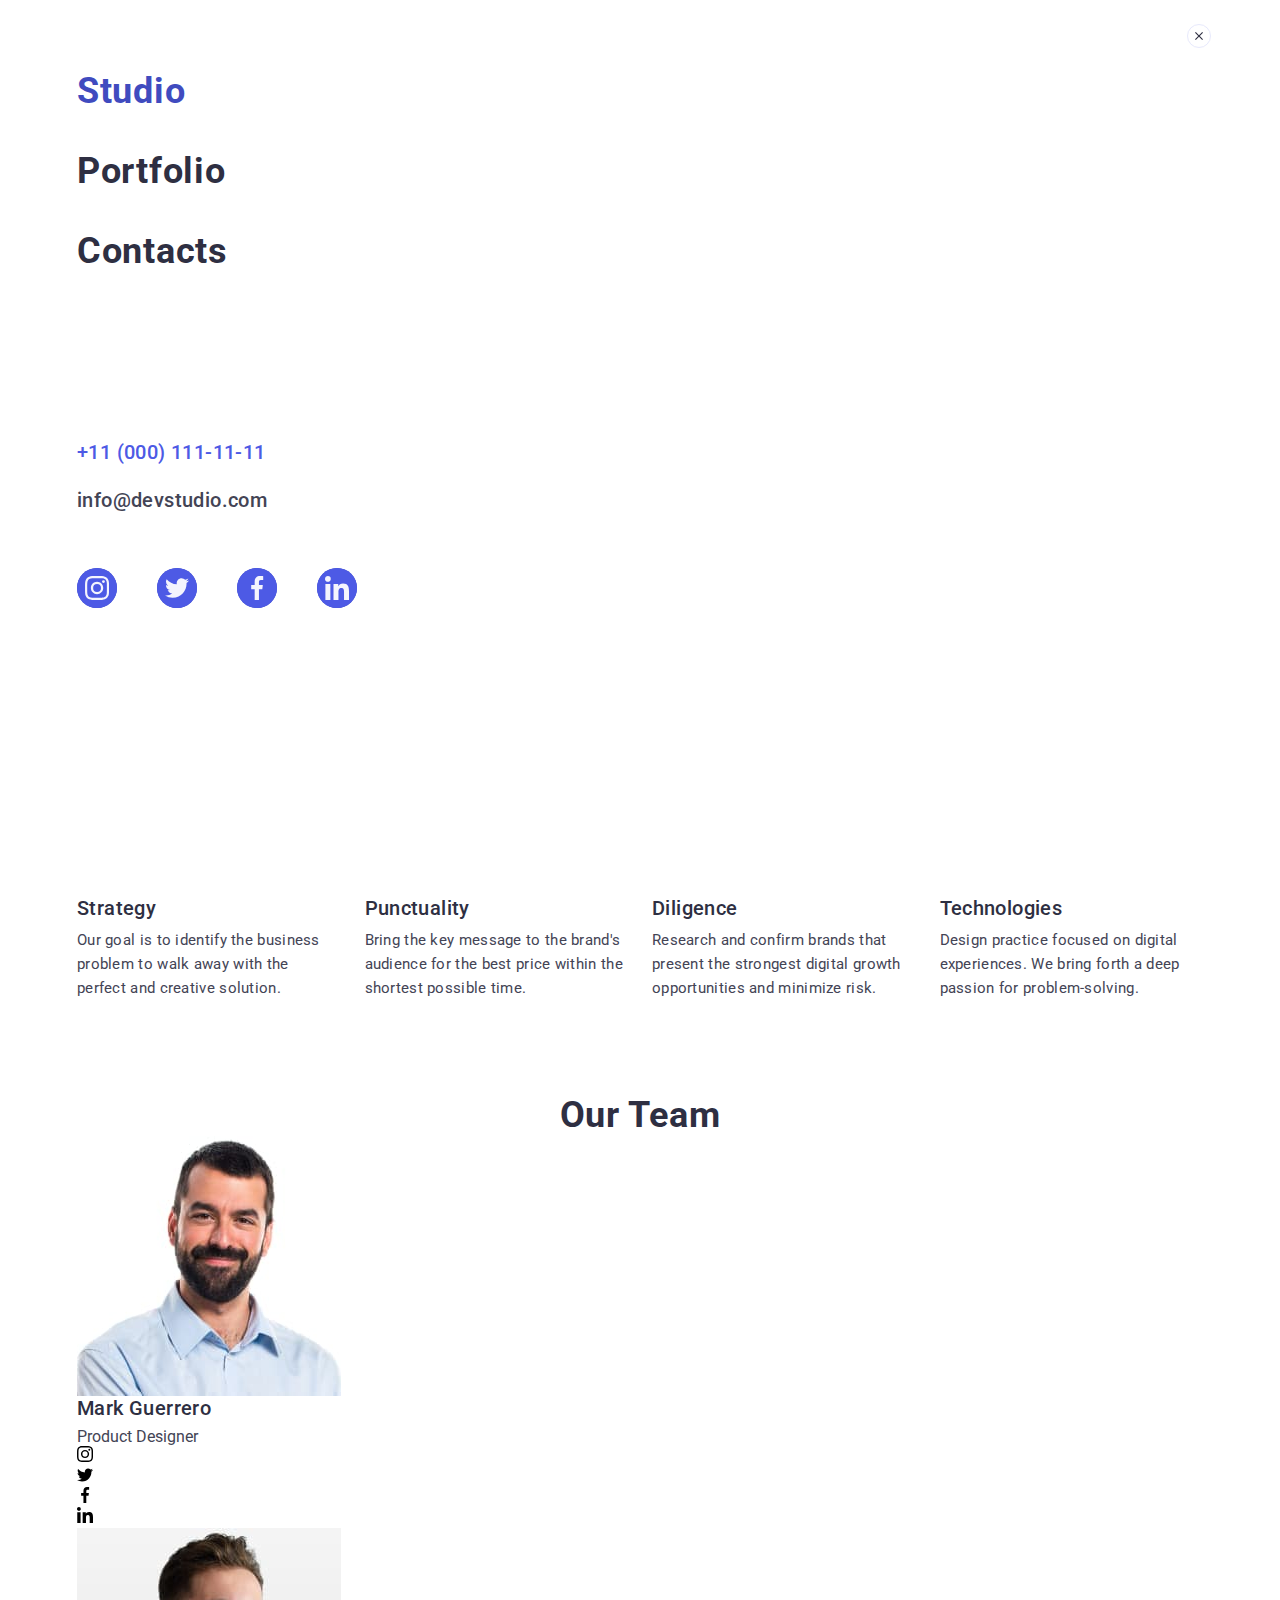
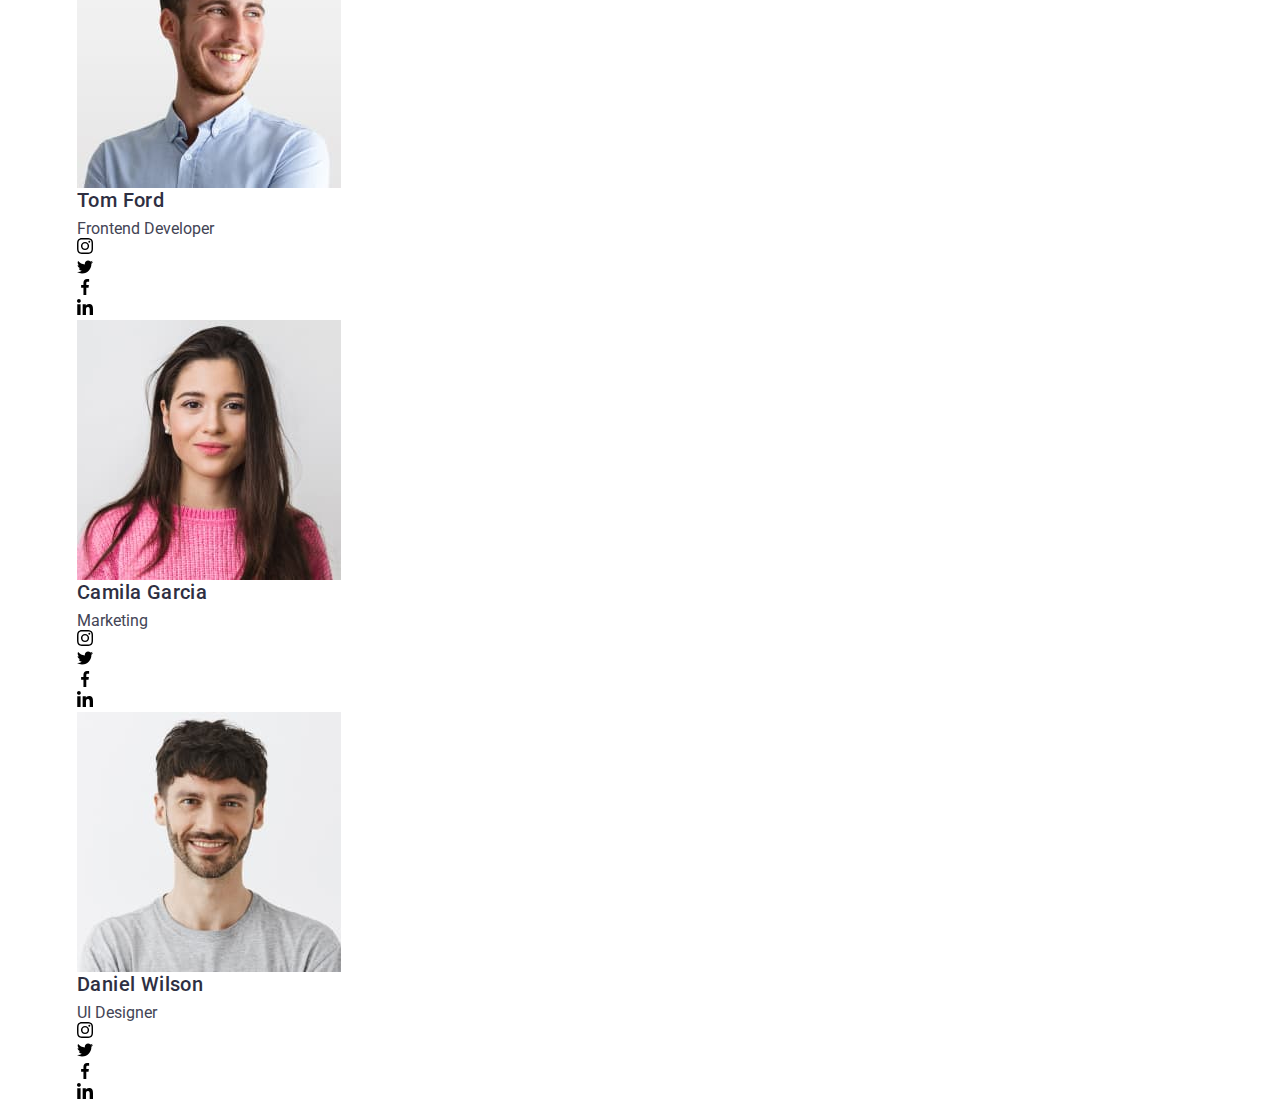
==== commit aafba3b7: "hw6-save1" ====
--- a/index.html
+++ b/index.html
@@ -29,12 +29,12 @@
     <!--Header section-->
 
     <header class="page-header">
-      <div class="header-container container">
+      <div class="header-container container page-header-container">
         <nav class="header-nav">
-          <a class="header-logo link" href="./index.html"
-            >Web <span class="header-logo-up">Studio</span>
+          <a class="header-logo" href="./index.html"
+            >Web<span class="header-logo-up">Studio</span>
           </a>
-          <ul class="header-list list">
+          <ul class="menu header-list list">
             <li class="header-item">
               <a class="header-link link-studio link" href="#">Studio</a>
             </li>
@@ -46,13 +46,18 @@
             </li>
           </ul>
         </nav>
+        <button class="mobile-open-btn" type="button">
+          <svg class="mobile-open-btn-icon" width="24" height="24">
+            <use href="./images/icons.svg#icon-burger-menu"></use>
+          </svg>
+        </button>
         <address class="header-contact">
-          <ul class="header-contact-list list">
+          <ul class="header-contact-list">
             <li class="header-contact-item">
-              <a class="header-contact link" href="mailto:info@devstudio.com">info@devstudio.com</a>
-            </li>
-            <li class="header-contact-item tel">
-              <a class="header-contact link" href="tel:+110001111111">+11 (000) 111-11-11</a>
+              <a href="mailto:info@devstudio.com" class="header-contact-link">info@devstudio.com</a>
+            </li>
+            <li class="header-contact-item">
+              <a href="tel:+110001111111" class="header-contact-link">+11 (000) 111-11-11</a>
             </li>
           </ul>
         </address>
@@ -63,17 +68,12 @@
 
     <main class="page-main">
       <!--Hero section-->
-
-      <section class="section hero">
-        <div class="hero-container container">
-          <h1 class="hero-title">
-            Effective Solutions <br />
-            for Your Business
-          </h1>
-          <button class="hero-btn" type="button">Order Service</button>
-        </div>
-      </section>
-
+      <div class="container">
+        <section class="hero">
+          <h1 class="hero-title">Effective Solutions for Your Business</h1>
+          <button type="button" class="hero-btn">Order Service</button>
+        </section>
+      </div>
       <!--Feature section-->
 
       <section class="section feature">
@@ -316,7 +316,7 @@
 
       <!--Our Portfolio section-->
 
-      <section class="section our-portfolio">
+      <!-- <section class="section our-portfolio">
         <div class="container">
           <h2 class="main-title">Our Portfolio</h2>
           <ul class="main-list portfolio-list list">
@@ -443,12 +443,12 @@
             </li>
           </ul>
         </div>
-      </section>
+      </section> -->
     </main>
 
     <!--Footer section-->
 
-    <footer class="footer">
+    <!-- <footer class="footer">
       <div class="page-footer container">
         <div class="footer-logo">
           <a class="header-logo logo-down link" href="./index.html"
@@ -514,11 +514,11 @@
           </form>
         </div>
       </div>
-    </footer>
+    </footer> -->
 
     <!-- Modal Window -->
 
-    <div class="backdrop is-open">
+    <!-- <div class="backdrop">
       <div class="modal">
         <button type="button" class="close-modal-btn">
           <svg class="close-icon-btn" width="8" height="8">
@@ -585,6 +585,77 @@
           <button type="submit" class="form-button">Send</button>
         </form>
       </div>
+    </div> -->
+
+    <!-- MOBILE MENU -->
+
+    <div class="mobile-menu is-open">
+      <div class="container mobile-menu-container">
+        <button class="mobile-menu-close-btn" type="button">
+          <svg class="mobile-menu-close-btn-ico" width="8" height="8">
+            <use href="./images/icons.svg#icon-close-black-18dp-2-1"></use>
+          </svg>
+        </button>
+        <nav class="menu-mobile-nav">
+          <ul class="menu-mobile-nav-list list">
+            <li class="menu-mobile-nav-item">
+              <a class="menu-mobile-nav-link menu-mobile-nav-link-studio link" href="#">Studio</a>
+            </li>
+            <li class="menu-mobile-nav-item">
+              <a class="menu-mobile-nav-link link" href="#">Portfolio</a>
+            </li>
+            <li class="menu-mobile-nav-item">
+              <a class="menu-mobile-nav-link link" href="#">Contacts</a>
+            </li>
+          </ul>
+        </nav>
+        <address class="menu-mobile-contact">
+          <ul class="menu-mobile-contact-list list">
+            <li class="menu-mobile-contact-item item">
+              <a class="menu-mobile-contact-link link" href="tel:+110001111111"
+                >+11 (000) 111-11-11</a
+              >
+            </li>
+            <li class="menu-mobile-contact-item item">
+              <a
+                class="menu-mobile-contact-link mobile-email-link link"
+                href="mailto:info@devstudio.com"
+                >info@devstudio.com</a
+              >
+            </li>
+          </ul>
+        </address>
+        <ul class="mobile-menu-icon-list">
+          <li class="mobile-menu-icon-item">
+            <a href="" class="mobile-menu-icon-link">
+              <svg class="mobile-menu-icon" width="24" height="24">
+                <use href="./images/icons.svg#icon-instagram"></use>
+              </svg>
+            </a>
+          </li>
+          <li class="mobile-menu-icon-item">
+            <a href="" class="mobile-menu-icon-link">
+              <svg class="mobile-menu-icon" width="24" height="24">
+                <use href="./images/icons.svg#icon-twitter"></use>
+              </svg>
+            </a>
+          </li>
+          <li class="mobile-menu-icon-item">
+            <a href="" class="mobile-menu-icon-link">
+              <svg class="mobile-menu-icon" width="24" height="24">
+                <use href="./images/icons.svg#icon-facebook"></use>
+              </svg>
+            </a>
+          </li>
+          <li class="mobile-menu-icon-item">
+            <a href="" class="mobile-menu-icon-link">
+              <svg class="mobile-menu-icon" width="24" height="24">
+                <use href="./images/icons.svg#icon-linkedin"></use>
+              </svg>
+            </a>
+          </li>
+        </ul>
+      </div>
     </div>
   </body>
 </html>
--- a/css/styles.css
+++ b/css/styles.css
@@ -3,26 +3,23 @@
 body {
   font-family: "Roboto", sans-serif;
   color: #434455;
-  background-color: #ffffff;
-  display: block;
-}
-
-.link {
+  background-color: #fff;
+}
+
+ul,
+ol {
+  list-style-type: none;
+  margin: 0;
+  padding-left: 0;
+}
+
+a {
   text-decoration: none;
 }
 
-.list {
-  list-style-type: none;
-}
-
-:root {
-  --brand-color: #2e2f42;
-}
-
-*,
-::after,
-::before {
-  box-sizing: border-box;
+a:hover,
+a:focus {
+  color: #404bbf;
 }
 
 h1,
@@ -35,17 +32,6 @@
   margin: 0;
 }
 
-ul,
-ol {
-  margin-top: 0;
-  margin-bottom: 0;
-  padding-left: 0;
-}
-
-button {
-  cursor: pointer;
-}
-
 img {
   display: block;
 }
@@ -54,168 +40,10 @@
   font-family: inherit;
 }
 
-.main-images {
-  display: block;
-}
-
-/* Header styles */
-
 .container {
-  max-width: 1158px;
-  margin-left: auto;
-  margin-right: auto;
-  padding-left: 15px;
-  padding-right: 15px;
-}
-
-.page-header {
-  border-bottom: 1px solid #e7e9fc;
-  box-shadow: 0px 2px 1px rgba(46, 47, 66, 0.08), 0px 1px 1px rgba(46, 47, 66, 0.16),
-    0px 1px 6px rgba(46, 47, 66, 0.08);
-}
-
-.header-logo {
-  color: var(--IRIS, #4d5ae5);
-  font-family: "Raleway", sans-serif;
-  font-size: 18px;
-  font-weight: 700;
-  line-height: 1.17;
-  letter-spacing: 0.03em;
-  text-transform: uppercase;
-  margin-right: 76px;
-  display: inline-flex;
-  align-items: center;
-}
-
-.header-logo-up {
-  color: var(--NAVY-BLUE, #2e2f42);
-}
-
-.header-link {
-  padding-top: 24px;
-  padding-bottom: 24px;
-  font-weight: 500;
-  line-height: 1.5;
-  display: block;
-  letter-spacing: 0.02em;
-  color: #2e2f42;
-  transition: color 250ms cubic-bezier(0.4, 0, 0.2, 1);
-}
-
-.header-nav {
-  display: flex;
-  align-items: center;
-}
-
-.link-studio {
-  color: #404bbf;
-  position: relative;
-}
-
-.link-studio::after {
-  content: "";
-  position: absolute;
-  left: 0;
-  bottom: -1px;
-  width: 48px;
-  height: 4px;
-  background-color: #404bbf;
-  border-radius: 2px;
-}
-
-.header-container {
-  margin-top: auto;
-  margin-bottom: auto;
-  display: flex;
-  align-items: center;
-  justify-content: space-between;
-}
-
-.header-list {
-  display: flex;
-  align-items: center;
-  gap: 40px;
-}
-
-.header-contact-list {
-  display: flex;
-  align-items: center;
-  gap: 40px;
-}
-
-.header-link:hover,
-.header-link:focus {
-  color: #404bbf;
-}
-
-.header-contact {
-  font-style: normal;
-  transition: color 250ms cubic-bezier(0.4, 0, 0.2, 1);
-}
-
-.header-contact {
-  line-height: 1.5;
-  letter-spacing: 0.02em;
-  color: #434455;
-}
-
-.header-contact:hover,
-.header-contact:focus {
-  color: #404bbf;
-}
-
-/* Hero styles */
-
-.hero {
-  max-width: 1440px;
-  margin: auto;
-  padding-top: 188px;
-  padding-bottom: 188px;
-  background: var(--NAVY-BLUE, #2e2f42);
-  background-image: linear-gradient(rgba(46, 47, 66, 0.7), rgba(46, 47, 66, 0.7)),
-    url(../images/people-office1.jpeg);
-  background-size: cover;
-  background-position: center;
-  background-repeat: no-repeat;
-}
-
-.hero-title {
-  max-width: 496px;
-  color: var(--WHITE, #fff);
-  font-family: "Roboto", sans-serif;
-  font-size: 56px;
-  font-style: normal;
-  font-weight: 700;
-  line-height: 1.07;
-  letter-spacing: 0.02em;
-  margin: 0 auto;
-  text-align: center;
-}
-
-.hero-btn {
-  min-width: 169px;
-  height: 56px;
-  color: #ffffff;
-  background: var(--IRIS, #4d5ae5);
-  cursor: pointer;
-  font-weight: 500;
-  font-size: 16px;
-  line-height: 1.5;
-  letter-spacing: 0.04em;
-  border: none;
-  border-radius: 4px;
-  display: block;
-  margin-right: auto;
-  margin-left: auto;
-  margin-top: 48px;
-  transition: background-color 250ms cubic-bezier(0.4, 0, 0.2, 1);
-}
-
-.hero-btn:hover,
-.hero-btn:focus {
-  background-color: #404bbf;
-}
-/* Main styles */
+  padding-left: 16px;
+  padding-right: 16px;
+}
 
 .visually-hidden {
   position: absolute;
@@ -224,25 +52,10 @@
   margin: -1px;
   border: 0;
   padding: 0;
-
   white-space: nowrap;
   clip-path: inset(100%);
   clip: rect(0 0 0 0);
   overflow: hidden;
-}
-
-.feature {
-  padding: 120px 0;
-}
-
-.feature-icon-container {
-  display: flex;
-  align-items: center;
-  justify-content: center;
-  height: 112px;
-  background-color: #f4f4fd;
-  border-radius: 4px;
-  margin-bottom: 8px;
 }
 
 .main-title {
@@ -256,72 +69,118 @@
   text-transform: capitalize;
 }
 
-.main-item {
-  background: var(--WHITE, #ffffff);
-}
-
-.feature-list {
-  display: flex;
-  margin-top: 0;
-  justify-content: space-between;
+/* ============ /Common styles ============ */
+
+/* MENU MOBILE start*/
+.menu {
+  display: none;
+}
+
+.mobile-open-btn {
+  border: none;
+  background-color: transparent;
+  padding: 0;
+  line-height: 0;
+}
+
+.mobile-open-btn-icon {
+  fill: #2f2f37;
+}
+
+.mobile-menu {
+  position: fixed;
+  top: 0;
+  left: 0;
+  width: 100%;
+  height: 100%;
+  z-index: 999999;
+  background-color: #fff;
+  transform: translateX(100%);
+}
+
+.mobile-menu.is-open {
+  transform: translateX(0%);
+}
+
+.mobile-menu-close-btn {
+  position: absolute;
+  top: 24px;
+  right: 8px;
+  border: 1px solid #e7e9fc;
+  background-color: transparent;
+  padding: 0;
+  line-height: 0;
+  width: 24px;
+  height: 24px;
+  border-radius: 50%;
+  fill: #2e2f42;
+}
+
+.mobile-menu-container {
+  position: relative;
+}
+
+.menu-mobile-nav {
+  padding-top: 72px;
+  padding-bottom: 168px;
+}
+
+.menu-mobile-nav-link {
+  color: var(--NAVY-BLUE, #2e2f42);
+  font-size: 36px;
+  font-style: normal;
+  font-weight: 700;
+  line-height: 1.11;
+  letter-spacing: 0.02em;
+}
+
+.menu-mobile-nav-link-studio {
+  color: #404bbf;
+  position: relative;
+}
+
+.menu-mobile-nav-list {
+  display: inline-flex;
+  flex-direction: column;
+  align-items: flex-start;
+  gap: 40px;
+}
+
+.menu-mobile-contact-list {
+  display: inline-flex;
+  flex-direction: column;
+  align-items: flex-start;
   gap: 24px;
 }
 
-.ourteam-list {
-  gap: 24px;
-}
-
-.feature-text {
-  margin-top: 8px;
-}
-
-.feature-item {
-  width: 264px;
-  flex-direction: column;
-  gap: 8px;
-}
-
-.image-title {
-  color: var(--NAVY-BLUE, #2e2f42);
-  font-family: "Roboto", sans-serif;
+.menu-mobile-contact-link {
+  color: var(--IRIS, #4d5ae5);
+
   font-size: 20px;
   font-style: normal;
   font-weight: 500;
   line-height: 1.2;
   letter-spacing: 0.02em;
-  margin-bottom: 8px;
-}
-.our-team {
-  background: var(--CLOUD, #f4f4fd);
-  padding-bottom: 120px;
-  padding-top: 120px;
-}
-
-.team-text {
-  text-align: center;
-  padding-top: 32px;
-  padding-bottom: 32px;
-}
-
-.ourteam-list {
+}
+
+.mobile-email-link {
+  color: var(--SLATE, #434455);
+}
+
+.mobile-menu-icon-list {
   display: flex;
-  justify-content: space-between;
-}
-
-.icon-list {
-  display: flex;
-  justify-content: center;
-  gap: 24px;
-  list-style-type: none;
-  margin-top: 8px;
-}
-
-.icon-item {
+  gap: 40px;
+  padding-top: 56px;
+}
+
+.mobile-menu-icon-item {
+  background-color: #404bbf;
   width: 40px;
   height: 40px;
-}
-
-.icon-link {
+  border-radius: 50%;
+}
+
+.mobile-menu-icon-link {
   width: 100%;
   height: 100%;
   background-color: #4d5ae5;
@@ -332,447 +191,314 @@
   transition: background-color 250ms cubic-bezier(0.4, 0, 0.2, 1);
 }
 
-.icon-link:hover,
-.icon-link:focus {
+.mobile-menu-icon-link:hover,
+.mobile-menu-icon-link:focus {
   background-color: #404bbf;
 }
 
-.ourteam-icon {
+.mobile-menu-icon {
   fill: #f4f4fd;
 }
-
-.our-portfolio {
-  margin-top: 0;
-  padding-bottom: 120px;
-  padding-top: 120px;
-}
-
-.portfolio-list {
+/* MENU MOBILE end */
+
+/* HEADER MOBILE STYLE  start*/
+
+.header-contact {
+  display: none;
+}
+
+.header-logo-up {
+  color: #2e2f42;
+}
+
+.header-logo {
+  color: #404bbf;
+  font-family: "Raleway", sans-serif;
+  font-size: 18px;
+  letter-spacing: 0.03em;
+  text-transform: uppercase;
+  font-weight: 700;
+  line-height: 1.17;
+}
+
+.header-container {
   display: flex;
-  column-gap: 24px;
-  row-gap: 48px;
-  flex-wrap: wrap;
+  align-items: center;
   justify-content: space-between;
 }
 
-.project-card {
-  position: relative;
-  overflow: hidden;
-  list-style-type: none;
-}
-
-.project-card:hover .project-card-text {
-  transform: translateY(0%);
-}
-
-.project-card-text {
-  position: absolute;
-  top: 0;
+.page-header {
+  padding-top: 16px;
+  padding-bottom: 16px;
+}
+/* HEADER MOBILE STYLE  end*/
+
+/* HERO MOBILE start */
+
+.hero-title {
+  color: var(--WHITE, #fff);
+  text-align: center;
+  text-shadow: 0px 4px 4px rgba(0, 0, 0, 0.25);
+  font-size: 36px;
+  line-height: 1.07;
+  letter-spacing: 0.02em;
+  max-width: 288px;
+  margin: 0 auto;
+}
+
+.hero {
+  background-color: #2e2f42;
+  background-image: linear-gradient(rgba(46, 47, 66, 0.7), rgba(46, 47, 66, 0.7)),
+    url("../images/people-office1.jpeg");
+  padding: 72px 0;
+  background-repeat: no-repeat;
+  background-size: cover;
+  background-position: left top;
+  max-width: 320px;
+  background-position: center;
+}
+
+.hero-btn {
+  font-family: "Roboto", sans-serif;
+  font-weight: 500;
+  min-width: 169px;
+  height: 56px;
   font-size: 16px;
-  line-height: 1.5;
-  letter-spacing: 0.02em;
-  color: var(--CLOUD, #f4f4fd);
-  padding: 40px 32px;
+  color: #ffffff;
   background-color: #4d5ae5;
-  height: 100%;
-  width: 100%;
-  transition: transform 250ms cubic-bezier(0.4, 0, 0.2, 1);
-  transform: translateY(100%);
-}
-
-.portfolio-item {
-  transition: box-shadow 250ms cubic-bezier(0.4, 0, 0.2, 1);
-  transform: translateY(0%);
-}
-
-.portfolio-item:hover {
-  box-shadow: 0px 2px 1px 0px rgba(46, 47, 66, 0.08), 0px 1px 1px 0px rgba(46, 47, 66, 0.16),
-    0px 1px 6px 0px rgba(46, 47, 66, 0.08);
-}
-
-.main-title {
-  margin-bottom: 72px;
-}
-
-.team-item {
-  border-radius: 0px 0px 4px 4px;
-  box-shadow: 0px 2px 1px 0px rgba(46, 47, 66, 0.08), 0px 1px 1px 0px rgba(46, 47, 66, 0.16),
-    0px 1px 6px 0px rgba(46, 47, 66, 0.08);
-}
-
-.portfolio-border {
-  padding: 32px 16px;
-  align-items: center;
-  border: 1px solid #e7e9fc;
-  border-top: none;
-}
-
-.main-text {
-  color: var(--SLATE, #434455);
-  font-family: "Roboto", sans-serif;
-  font-size: 16px;
-  font-weight: 400;
-  line-height: 1.5;
-  letter-spacing: 0.02em;
-  margin-top: 8px;
-}
-
-.image-title,
-.feature-text {
-  padding-top: 0;
-  padding-bottom: 0;
-}
-
-/* Footer styles */
-
-.footer {
-  background: var(--NAVY-BLUE, #2e2f42);
-  padding-top: 100px;
-  padding-bottom: 100px;
-  margin-top: 0;
-}
-
-.footer-logo-down {
-  color: var(--CLOUD, #f4f4fd);
-}
-
-.logo-down {
-  margin-bottom: 16px;
-}
-
-.footer-text {
-  width: 264px;
-  color: var(--CLOUD, #f4f4fd);
-  font-family: "Roboto", sans-serif;
-  font-size: 16px;
-  font-weight: 400;
-  line-height: 1.5;
-  letter-spacing: 0.02em;
-}
-
-.path {
-  fill: #4d5ae5;
-}
-
-.icon-list-footer {
-  display: flex;
-  list-style-type: none;
-  gap: 16px;
-  margin-top: 16px;
-}
-
-.icon-link-footer {
-  display: flex;
-  transition: background-color 250ms cubic-bezier(0.4, 0, 0.2, 1);
-}
-.icon-link-footer:hover,
-.icon-link-footer:focus {
-  background-color: #31d0aa;
-}
-
-.social-text-footer {
-  color: var(--WHITE, #fff);
-  font-family: Roboto;
-  font-size: 16px;
-  font-style: normal;
-  font-weight: 500;
-  line-height: 1.5;
-  letter-spacing: 0.02em;
-  margin-bottom: 16px;
-}
-
-.footer-container-social {
-  display: block;
-}
-
-.footer-container {
-  display: flex;
-  margin-right: 120px;
-}
-
-.page-footer {
-  display: flex;
-  align-items: baseline;
-}
-
-.footer-logo {
-  margin-right: 120px;
-}
-
-/* Footer Subscribe */
-
-.footer-subscribe-container {
-  margin-left: 80px;
-}
-
-.subscribe-text {
-  color: var(--WHITE, #fff);
-  font-family: Roboto;
-  font-size: 16px;
-  font-style: normal;
-  font-weight: 500;
-  line-height: 1.5;
-  letter-spacing: 0.02em;
-  margin-bottom: 16px;
-}
-
-.subscribe-form {
-  display: flex;
-  gap: 24px;
-  margin-top: 16px;
-}
-
-.subscribe-email {
-  display: flex;
-  width: 264px;
-  height: 40px;
-  border-radius: 4px;
-  padding-top: 8px;
-  padding-bottom: 8px;
-  padding-left: 16px;
-  border: 1px solid var(--WHITE, #fff);
-  box-shadow: 0px 4px 4px 0px rgba(0, 0, 0, 0.15);
-  background-color: transparent;
-  color: #ffffff;
-  font-size: 12px;
-  font-style: normal;
-  font-weight: 400;
+  cursor: pointer;
+  border: none;
   line-height: 1.5;
   letter-spacing: 0.04em;
-  filter: drop-shadow(0px 4px 4px rgba(0, 0, 0, 0.15));
-}
-
-.subscribe-button {
-  display: inline-flex;
-  padding: 8px 24px;
+  border-radius: 4px;
+  margin: 0 auto;
+  display: block;
+  margin-top: 72px;
+  transition: background-color 250ms cubic-bezier(0.4, 0, 0.2, 1);
+}
+
+.hero-btn:hover,
+.hero-btn:focus {
+  background-color: #404bbf;
+}
+/* HERO MOBILE end */
+
+/* FEATURE MOBILE STYLE start */
+
+.feature-icon-container {
+  display: flex;
   justify-content: center;
   align-items: center;
-  min-width: 165px;
-  color: #fff;
-  background-color: #4d5ae5;
-  font-family: inherit;
-  font-size: 16px;
-  font-weight: 500;
-  line-height: 1.5;
-  letter-spacing: 0.04em;
-  border: none;
+  margin-bottom: 8px;
+  border: 1px solid #8e8f99;
   border-radius: 4px;
-  margin: 0 auto;
-  transition: background-color 250ms cubic-bezier(0.4, 0, 0.2, 1);
-  cursor: pointer;
-}
-
-.icon-subscribe {
-  display: inline-flex;
-  margin-left: 16px;
-}
-
-/* Backdrop */
-
-.backdrop {
-  position: fixed;
-  width: 100%;
-  height: 100%;
-  top: 0;
-  left: 0;
-  opacity: 0;
-  visibility: hidden;
-  pointer-events: none;
-  background-color: rgba(46, 47, 66, 0.4);
-  transition: opacity 250ms cubic-bezier(0.4, 0, 0.2, 1),
-    visibility 250ms cubic-bezier(0.4, 0, 0.2, 1);
-}
-
-.backdrop.is-open {
-  opacity: 1;
-  visibility: visible;
-  pointer-events: auto;
-}
-
-.close-modal-btn {
-  width: 24px;
-  height: 24px;
-  padding: 0;
-  position: absolute;
-  right: 24px;
-  top: 24px;
-  border-radius: 50%;
-  display: flex;
-  align-items: center;
-  justify-content: center;
-  border: 1px solid rgba(0, 0, 0, 0.1);
-  cursor: pointer;
-  transition: background-color 250ms cubic-bezier(0.4, 0, 0.2, 1),
-    border 250ms cubic-bezier(0.4, 0, 0.2, 1);
-  background-color: #e7e9fc;
-}
-
-.close-icon-btn {
-  fill: #2e2f42;
-  transition: fill 250ms cubic-bezier(0.4, 0, 0.2, 1);
-}
-
-.close-modal-btn:hover .close-icon-btn,
-.close-modal-btn:focus .close-icon-btn {
-  fill: #ffffff;
-}
-
-.close-modal-btn:hover,
-.close-modal-btn:focus {
-  background-color: #404bbf;
-  border: none;
-}
-
-.modal-title {
+  width: 264px;
+  height: 112px;
+  background-color: #f4f4fd;
+}
+
+.image-title {
   color: var(--NAVY-BLUE, #2e2f42);
+  font-size: 36px;
+  font-weight: 700;
+  line-height: 1.1;
+  letter-spacing: 0.02em;
+  margin-bottom: 8px;
   text-align: center;
+}
+
+.feature-text {
+  color: var(--SLATE, #434455);
   font-size: 16px;
   font-weight: 500;
   line-height: 1.5;
   letter-spacing: 0.02em;
-  margin-bottom: 16px;
-}
-
-.modal {
-  position: absolute;
-  width: 408px;
-  min-height: 584px;
-  border-radius: 4px;
-  background-color: #fcfcfc;
-  padding: 72px 24px 24px 24px;
-  top: 50%;
-  left: 50%;
-
-  transform: translate(-50%, -50%);
-  box-shadow: 0px 1px 1px rgba(0, 0, 0, 0.14), 0px 1px 3px rgba(0, 0, 0, 0.12),
-    0px 1px 2px rgba(0, 0, 0, 0.2);
-  transition: transform 250ms cubic-bezier(0.4, 0, 0.2, 1);
-}
-
-.modal-form-label {
-  margin-bottom: 8px;
-}
-
-.modal-input {
-  width: 100%;
-  height: 40px;
-  border-radius: 4px;
-  border: 1px solid rgba(46, 47, 66, 0.4);
-  background-color: transparent;
-  padding-left: 38px;
-  transition: border-color 250ms cubic-bezier(0.4, 0, 0.2, 1);
-}
-
-.modal-input-form {
-  position: relative;
-}
-
-.modal-input:focus {
-  border-color: #4d5ae5;
-  outline: transparent;
-}
-
-.input-icon {
-  position: absolute;
-  left: 16px;
-  top: 50%;
-  transform: translateY(-50%);
-  transition: fill 250ms cubic-bezier(0.4, 0, 0.2, 1);
-}
-
-.modal-input:focus + .input-icon {
-  fill: #4d5ae5;
-}
-
-.modal-textarea {
-  width: 100%;
-  height: 120px;
-  resize: none;
-  font-size: 12px;
-  line-height: 1.17;
-  letter-spacing: 0.04em;
-  transition: border-color 250ms cubic-bezier(0.4, 0, 0.2, 1);
-
-  border-radius: 4px;
-  border: 1px solid rgba(46, 47, 66, 0.4);
-  color: rgba(46, 47, 66, 0.4);
-  padding: 8px 16px;
-  background-color: transparent;
-}
-
-.modal-textarea:focus {
-  border-color: #4d5ae5;
-  outline: transparent;
-}
-
-.modal-lable {
-  display: block;
-  height: 18px;
-  margin-bottom: 4px;
-  color: var(--LIGHT-SLATE, #8e8f99);
-  font-size: 12px;
-  line-height: 1.17;
-  letter-spacing: 0.04em;
-  transition: border-color 250ms cubic-bezier(0.4, 0, 0.2, 1);
-}
-
-.modal-form-comment {
-  margin-bottom: 16px;
-}
-
-.form-button {
-  min-width: 169px;
-  height: 56px;
-  color: #ffffff;
-  background-color: var(--IRIS, #4d5ae5);
-  cursor: pointer;
-  font-weight: 500;
-  font-size: 16px;
-  line-height: 1.5;
-  letter-spacing: 0.04em;
-  border: none;
-  border-radius: 4px;
-  display: block;
+  text-align: left;
+}
+
+.feature-list {
+  display: flex;
+  flex-direction: column;
+  gap: 72px;
+  margin-top: 96px;
+  padding-bottom: 96px;
+}
+
+.feature-icon-container {
+  display: none;
+}
+/* FEATURE MOBILE STYLE end */
+
+@media screen and (max-width: 767px) {
+}
+
+@media screen and (min-width: 480px) {
+  .container {
+    width: 320px;
+    margin-left: auto;
+    margin-right: auto;
+  }
+}
+
+@media screen and (min-width: 320px) {
+}
+.container {
+  width: 320px;
   margin-left: auto;
   margin-right: auto;
-  transition: background-color 250ms cubic-bezier(0.4, 0, 0.2, 1);
-}
-
-.modal-checkbox {
-  margin-bottom: 24px;
-}
-
-.text-label-privacy {
-  color: #8e8f99;
-  font-size: 12px;
-  line-height: 1.17;
-  letter-spacing: 0.04em;
-}
-
-.text-label-privacy a {
-  color: #4d5ae5;
-  text-decoration: underline;
-}
-
-.icon-checkbox {
-  transition: fill 250ms cubic-bezier(0.4, 0, 0.2, 1);
-}
-
-.checkbox-privacy {
-  display: inline-flex;
-  width: 16px;
-  height: 16px;
-  margin-right: 8px;
-  border-radius: 2px;
-  border: 1px solid rgba(46, 47, 66, 0.4);
-  transition: background-color 250ms cubic-bezier(0.4, 0, 0.2, 1),
-    border 250ms cubic-bezier(0.4, 0, 0.2, 1), fill 250ms cubic-bezier(0.4, 0, 0.2, 1);
-  justify-content: center;
-  align-items: center;
-  fill: transparent;
-}
-
-.checkbox-input:checked + .text-label-privacy .checkbox-privacy {
-  background-color: #404bbf;
-  fill: #f4f4fd;
-}
+}
+
+@media screen and (min-width: 768px) {
+  .container {
+    width: 768px;
+  }
+
+  .menu {
+    display: flex;
+  }
+
+  .header-nav {
+    display: flex;
+    gap: 120px;
+    justify-content: center;
+  }
+
+  .link-studio::after {
+    display: block;
+    content: "";
+    bottom: -1px;
+    height: 4px;
+    width: 48px;
+    position: absolute;
+    left: 0;
+    background-color: #404bbf;
+    border-radius: 2px;
+    color: #404bbf;
+    transform: translate(0, 20px);
+  }
+
+  .header-contact {
+    display: flex;
+  }
+
+  .header-contact-link {
+    color: #434455;
+    font-family: Roboto;
+    font-size: 12px;
+    line-height: 14px;
+    letter-spacing: 0.04em;
+    transition: color 250ms cubic-bezier(0.4, 0, 0.2, 1);
+  }
+
+  .header-item {
+    color: var(--NAVY-BLUE, #2e2f42);
+    font-size: 16px;
+    font-weight: 500;
+    line-height: 24px;
+    letter-spacing: 0.02em;
+    position: relative;
+    transition: color 250ms cubic-bezier(0.4, 0, 0.2, 1);
+  }
+
+  .header-link {
+    color: var(--NAVY-BLUE, #2e2f42);
+    font-size: 16px;
+    font-weight: 500;
+    line-height: 24px;
+    letter-spacing: 0.02em;
+    position: relative;
+    transition: color 250ms cubic-bezier(0.4, 0, 0.2, 1);
+  }
+
+  .header-contact-list {
+    display: flex;
+    flex-direction: column;
+    gap: 12px;
+  }
+
+  .mobile-open-btn {
+    display: none;
+  }
+
+  .header-list {
+    display: flex;
+    gap: 40px;
+  }
+
+  .hero-title {
+    max-width: 496px;
+    font-size: 56px;
+  }
+
+  .hero {
+    padding: 112px 0;
+    max-width: 768px;
+  }
+
+  .feature-list {
+    flex-direction: row;
+    column-gap: 24px;
+    row-gap: 72px;
+    flex-wrap: wrap;
+  }
+
+  .main-item {
+    width: calc((100% - 24px) / 2);
+  }
+
+  .image-title {
+    text-align: left;
+  }
+}
+
+@media screen and (min-width: 1158px) {
+  .container {
+    width: 1158px;
+  }
+
+  .header-nav {
+    gap: 76px;
+  }
+
+  .header-contact-list {
+    flex-direction: row;
+    gap: 40px;
+  }
+
+  .hero {
+    padding: 188px 0;
+    max-width: 1440px;
+  }
+
+  .header-contact-link {
+    font-size: 16px;
+    line-height: 1.5;
+    letter-spacing: 0.02em;
+  }
+
+  .feature-item {
+    width: calc((100% - 72px) / 4);
+  }
+
+  .feature-icon-container {
+    display: flex;
+  }
+
+  .image-title {
+    width: 264px;
+    font-size: 20px;
+    font-style: normal;
+    font-weight: 500;
+    line-height: 1.2;
+    letter-spacing: 00.02em;
+  }
+
+  .feature-text {
+    width: 264px;
+    font-size: 15px;
+    font-style: normal;
+    font-weight: 400;
+    line-height: 1.6;
+    letter-spacing: 0.02em;
+  }
+}
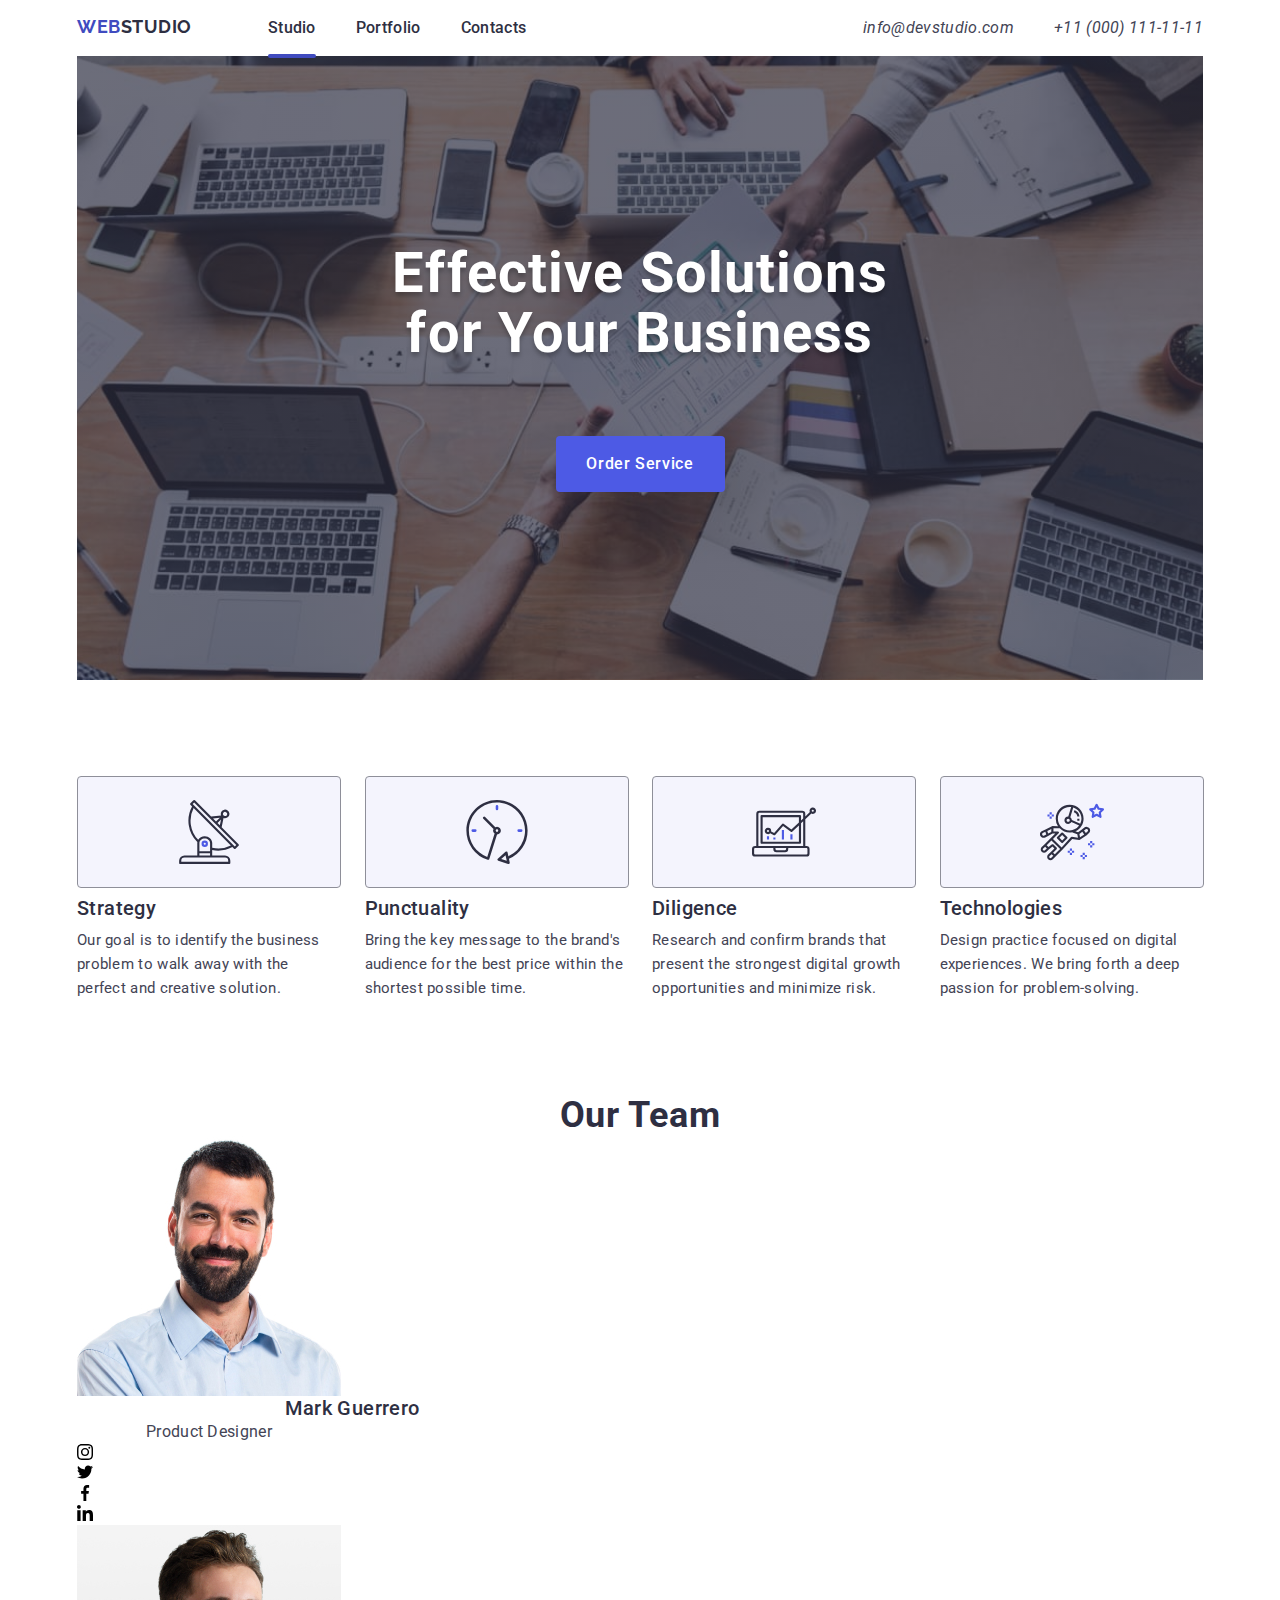
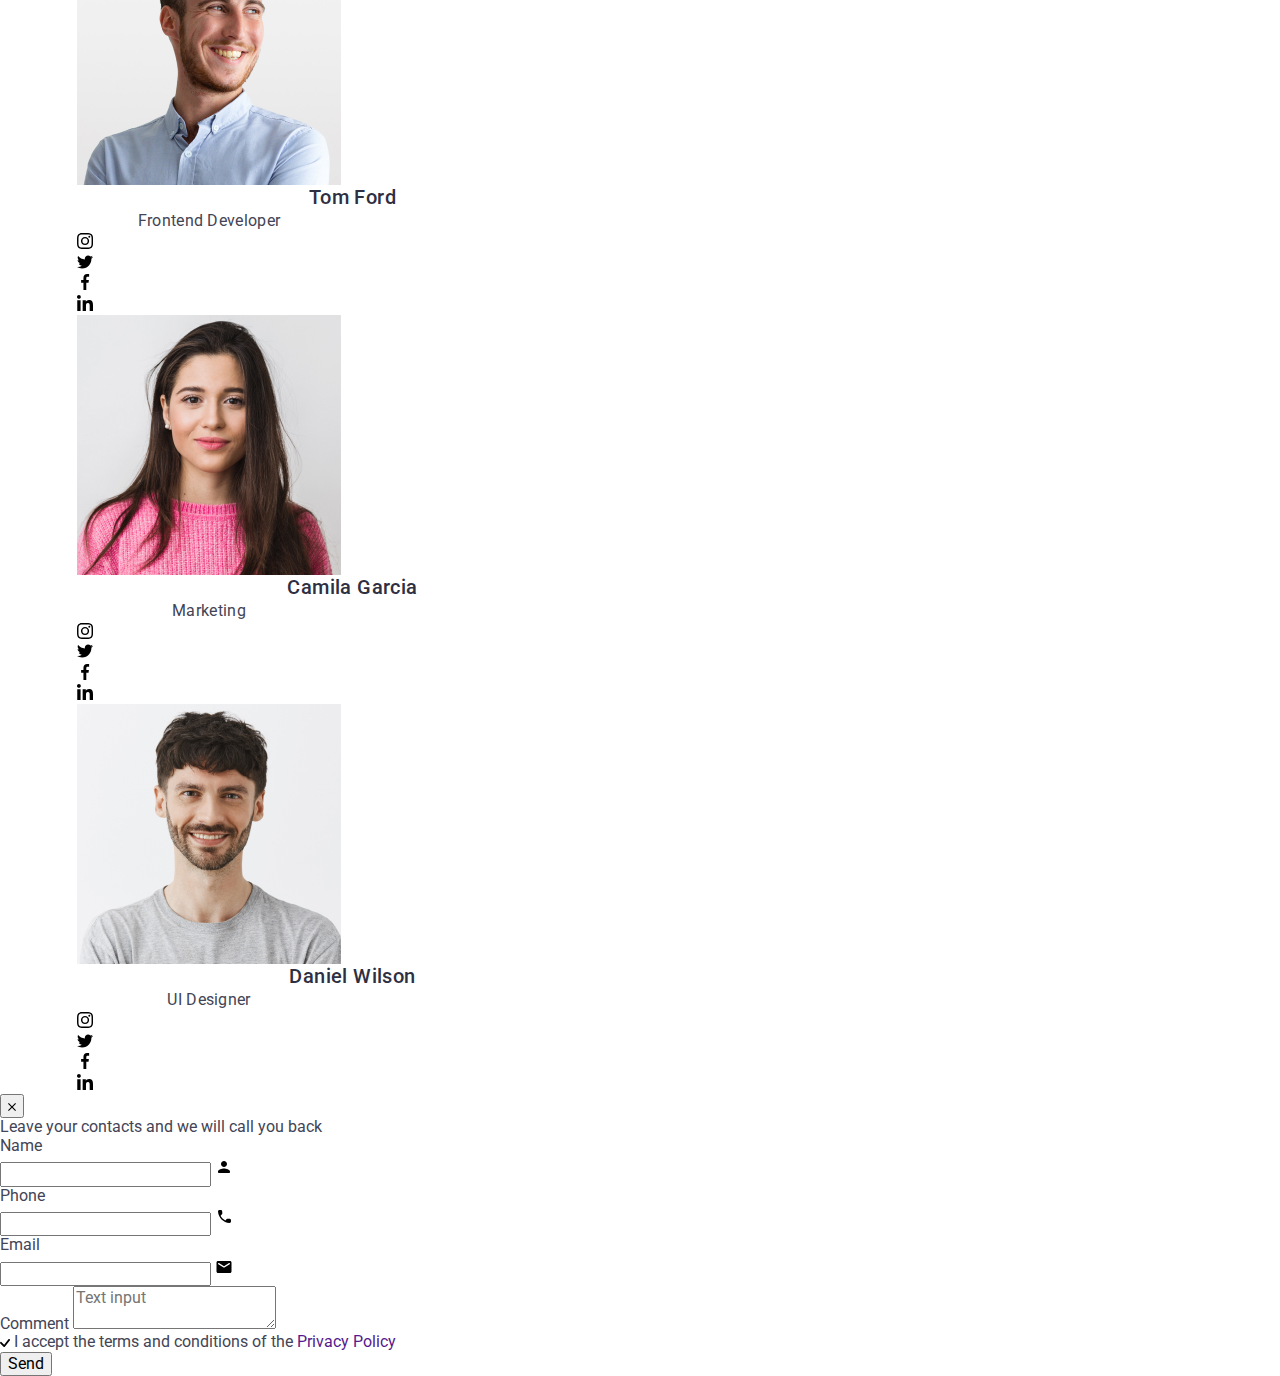
==== commit a196d0e5: "hw-6-update" ====
--- a/index.html
+++ b/index.html
@@ -141,13 +141,14 @@
             <li class="main-item team-item">
               <img
                 class="main-images"
+                srcset="./images/OurTeam/mark-mobile.jpg 1x, ./images/OurTeam/mark-mobile@2x.jpg 2x"
                 src="./images/OurTeam/img.jpg"
                 alt="Mark Guerrero"
                 width="264"
                 height="260"
               />
               <div class="team-text">
-                <h3 class="image-title">Mark Guerrero</h3>
+                <h3 class="image-title-h3">Mark Guerrero</h3>
                 <p class="main-text">Product Designer</p>
                 <ul class="icon-list">
                   <li class="icon-item">
@@ -184,13 +185,14 @@
             <li class="main-item team-item">
               <img
                 class="main-images"
+                srcset="./images/OurTeam/tom-mobile.jpg 1x, ./images/OurTeam/tom-mobile@2x.jpg 2x"
                 src="./images/OurTeam/img1(1).jpg"
                 alt="Tom Ford"
                 width="264"
                 height="260"
               />
               <div class="team-text">
-                <h3 class="image-title">Tom Ford</h3>
+                <h3 class="image-title-h3">Tom Ford</h3>
                 <p class="main-text">Frontend Developer</p>
                 <ul class="icon-list">
                   <li class="icon-item">
@@ -227,13 +229,17 @@
             <li class="main-item team-item">
               <img
                 class="main-images"
+                srcset="
+                  ./images/OurTeam/camila-mobile.jpg    1x,
+                  ./images/OurTeam/camila-mobile@2x.jpg 2x
+                "
                 src="./images/OurTeam/img2(1).jpg"
                 alt="Camila Garcia"
                 width="264"
                 height="260"
               />
               <div class="team-text">
-                <h3 class="image-title">Camila Garcia</h3>
+                <h3 class="image-title-h3">Camila Garcia</h3>
                 <p class="main-text">Marketing</p>
                 <ul class="icon-list">
                   <li class="icon-item">
@@ -270,13 +276,17 @@
             <li class="main-item team-item">
               <img
                 class="main-images"
+                srcset="
+                  ./images/OurTeam/daniel-mobile.jpg    1x,
+                  ./images/OurTeam/daniel-mobile@2x.jpg 2x
+                "
                 src="./images/OurTeam/img3(1).jpg"
                 alt="Daniel Wilson"
                 width="264"
                 height="260"
               />
               <div class="team-text">
-                <h3 class="image-title">Daniel Wilson</h3>
+                <h3 class="image-title-h3">Daniel Wilson</h3>
                 <p class="main-text">UI Designer</p>
                 <ul class="icon-list">
                   <li class="icon-item">
@@ -324,6 +334,7 @@
               <div class="project-card">
                 <img
                   class="main-images"
+                  srcset="" 
                   src="./images/OurPortfolio/img4.jpg"
                   alt="Banking App"
                   width="360"
@@ -336,7 +347,7 @@
               </div>
 
               <div class="portfolio-border">
-                <h3 class="image-title">Banking App</h3>
+                <h3 class="image-title-h3">Banking App</h3>
                 <p class="main-text">App</p>
               </div>
             </li>
@@ -344,6 +355,7 @@
               <div class="project-card">
                 <img
                   class="main-images"
+                  srcset="" 
                   src="./images/OurPortfolio/img5.jpg"
                   alt="Cashless Payment"
                   width="360"
@@ -356,7 +368,7 @@
               </div>
 
               <div class="portfolio-border">
-                <h3 class="image-title">Cashless Payment</h3>
+                <h3 class="image-title-h3">Cashless Payment</h3>
                 <p class="main-text">Marketing</p>
               </div>
             </li>
@@ -365,6 +377,7 @@
               <div class="project-card">
                 <img
                   class="main-images"
+                  srcset="" 
                   src="./images/OurPortfolio/img6.jpg"
                   alt="Meditation App"
                   width="360"
@@ -377,7 +390,7 @@
               </div>
 
               <div class="portfolio-border">
-                <h3 class="image-title">Meditation App</h3>
+                <h3 class="image-title-h3">Meditation App</h3>
                 <p class="main-text">App</p>
               </div>
             </li>
@@ -385,6 +398,7 @@
               <div class="project-card">
                 <img
                   class="main-images"
+                  srcset="" 
                   src="./images/OurPortfolio/img7.jpg"
                   alt="Taxi Service"
                   width="360"
@@ -397,7 +411,7 @@
               </div>
 
               <div class="portfolio-border">
-                <h3 class="image-title">Taxi Service</h3>
+                <h3 class="image-title-h3">Taxi Service</h3>
                 <p class="main-text">Marketing</p>
               </div>
             </li>
@@ -405,6 +419,7 @@
               <div class="project-card">
                 <img
                   class="main-images"
+                  srcset="" 
                   src="./images/OurPortfolio/img8.jpg"
                   alt="Screen Illustrations"
                   width="360"
@@ -417,7 +432,7 @@
               </div>
 
               <div class="portfolio-border">
-                <h3 class="image-title">Screen Illustrations</h3>
+                <h3 class="image-title-h3">Screen Illustrations</h3>
                 <p class="main-text">Design</p>
               </div>
             </li>
@@ -425,6 +440,7 @@
               <div class="project-card">
                 <img
                   class="main-images"
+                  srcset="" 
                   src="./images/OurPortfolio/img9.jpg"
                   alt="Online Courses"
                   width="360"
@@ -437,7 +453,7 @@
               </div>
 
               <div class="portfolio-border">
-                <h3 class="image-title">Online Courses</h3>
+                <h3 class="image-title-h3">Online Courses</h3>
                 <p class="main-text">Marketing</p>
               </div>
             </li>
@@ -518,7 +534,7 @@
 
     <!-- Modal Window -->
 
-    <!-- <div class="backdrop">
+    <div class="backdrop">
       <div class="modal">
         <button type="button" class="close-modal-btn">
           <svg class="close-icon-btn" width="8" height="8">
@@ -585,14 +601,14 @@
           <button type="submit" class="form-button">Send</button>
         </form>
       </div>
-    </div> -->
+    </div>
 
     <!-- MOBILE MENU -->
 
     <div class="mobile-menu is-open">
       <div class="container mobile-menu-container">
         <button class="mobile-menu-close-btn" type="button">
-          <svg class="mobile-menu-close-btn-ico" width="8" height="8">
+          <svg class="mobile-menu-close-btn-icon" width="8" height="8">
             <use href="./images/icons.svg#icon-close-black-18dp-2-1"></use>
           </svg>
         </button>
--- a/css/styles.css
+++ b/css/styles.css
@@ -69,137 +69,23 @@
   text-transform: capitalize;
 }
 
+.image-title-h3 {
+  color: var(--NAVY-BLUE, #2E2F42);
+font-family: Roboto;
+font-size: 20px;
+font-style: normal;
+font-weight: 500;
+line-height: 24px; 
+letter-spacing: 0.4px;
+text-align: center;
+}
+
+
+
+  
+
+
 /* ============ /Common styles ============ */
-
-/* MENU MOBILE start*/
-.menu {
-  display: none;
-}
-
-.mobile-open-btn {
-  border: none;
-  background-color: transparent;
-  padding: 0;
-  line-height: 0;
-}
-
-.mobile-open-btn-icon {
-  fill: #2f2f37;
-}
-
-.mobile-menu {
-  position: fixed;
-  top: 0;
-  left: 0;
-  width: 100%;
-  height: 100%;
-  z-index: 999999;
-  background-color: #fff;
-  transform: translateX(100%);
-}
-
-.mobile-menu.is-open {
-  transform: translateX(0%);
-}
-
-.mobile-menu-close-btn {
-  position: absolute;
-  top: 24px;
-  right: 8px;
-  border: 1px solid #e7e9fc;
-  background-color: transparent;
-  padding: 0;
-  line-height: 0;
-  width: 24px;
-  height: 24px;
-  border-radius: 50%;
-  fill: #2e2f42;
-}
-
-.mobile-menu-container {
-  position: relative;
-}
-
-.menu-mobile-nav {
-  padding-top: 72px;
-  padding-bottom: 168px;
-}
-
-.menu-mobile-nav-link {
-  color: var(--NAVY-BLUE, #2e2f42);
-  font-size: 36px;
-  font-style: normal;
-  font-weight: 700;
-  line-height: 1.11;
-  letter-spacing: 0.02em;
-}
-
-.menu-mobile-nav-link-studio {
-  color: #404bbf;
-  position: relative;
-}
-
-.menu-mobile-nav-list {
-  display: inline-flex;
-  flex-direction: column;
-  align-items: flex-start;
-  gap: 40px;
-}
-
-.menu-mobile-contact-list {
-  display: inline-flex;
-  flex-direction: column;
-  align-items: flex-start;
-  gap: 24px;
-}
-
-.menu-mobile-contact-link {
-  color: var(--IRIS, #4d5ae5);
-
-  font-size: 20px;
-  font-style: normal;
-  font-weight: 500;
-  line-height: 1.2;
-  letter-spacing: 0.02em;
-}
-
-.mobile-email-link {
-  color: var(--SLATE, #434455);
-}
-
-.mobile-menu-icon-list {
-  display: flex;
-  gap: 40px;
-  padding-top: 56px;
-}
-
-.mobile-menu-icon-item {
-  background-color: #404bbf;
-  width: 40px;
-  height: 40px;
-  border-radius: 50%;
-}
-
-.mobile-menu-icon-link {
-  width: 100%;
-  height: 100%;
-  background-color: #4d5ae5;
-  border-radius: 50%;
-  display: flex;
-  align-items: center;
-  justify-content: center;
-  transition: background-color 250ms cubic-bezier(0.4, 0, 0.2, 1);
-}
-
-.mobile-menu-icon-link:hover,
-.mobile-menu-icon-link:focus {
-  background-color: #404bbf;
-}
-
-.mobile-menu-icon {
-  fill: #f4f4fd;
-}
-/* MENU MOBILE end */
 
 /* HEADER MOBILE STYLE  start*/
 
@@ -247,15 +133,24 @@
 }
 
 .hero {
-  background-color: #2e2f42;
+  max-width: 1440px;
+  margin: auto;
+  padding-top: 188px;
+  padding-bottom: 188px;
+  background: var(--NAVY-BLUE, #2e2f42);
   background-image: linear-gradient(rgba(46, 47, 66, 0.7), rgba(46, 47, 66, 0.7)),
-    url("../images/people-office1.jpeg");
-  padding: 72px 0;
+    url(../images/people-office1.jpeg);
+  background-size: cover;
+  background-position: center;
   background-repeat: no-repeat;
-  background-size: cover;
-  background-position: left top;
-  max-width: 320px;
-  background-position: center;
+}
+
+@media screen and (min-resolution: 192dpi), 
+screen and (min-resolution: 2dppx), 
+screen and (min-device-pixel-retio: 2) {
+  .hero {
+    background-image: linear-gradient(rgba(46, 47, 66, 0.7), rgba(46, 47, 66, 0.7)), url("../images/Dark-bg-mobile@2x .jpeg");
+  }
 }
 
 .hero-btn {
@@ -281,6 +176,8 @@
 .hero-btn:focus {
   background-color: #404bbf;
 }
+
+
 /* HERO MOBILE end */
 
 /* FEATURE MOBILE STYLE start */
@@ -307,6 +204,17 @@
   text-align: center;
 }
 
+.main-text {
+color: var(--SLATE, #434455);
+font-family: "Roboto", sans-serif;
+font-size: 16px;
+font-style: normal;
+font-weight: 500;
+line-height: 1.5; 
+letter-spacing: 0.02em;
+text-align: center;
+}
+
 .feature-text {
   color: var(--SLATE, #434455);
   font-size: 16px;
@@ -330,6 +238,160 @@
 /* FEATURE MOBILE STYLE end */
 
 @media screen and (max-width: 767px) {
+  /* MENU MOBILE start*/
+  .menu {
+    display: none;
+  }
+
+  .mobile-open-btn {
+    border: none;
+    background-color: transparent;
+    padding: 0;
+    line-height: 0;
+  }
+
+  .mobile-open-btn-icon {
+    fill: #2f2f37;
+  }
+
+  .mobile-menu {
+    position: fixed;
+    top: 0;
+    left: 0;
+    width: 100%;
+    height: 100%;
+    z-index: 999999;
+    background-color: #fff;
+    transform: translateX(100%);
+    transition: transform 250ms linear;
+  }
+
+  .mobile-menu.is-open {
+    transform: translateX(0%);
+  }
+
+  .mobile-menu-close-btn {
+    position: absolute;
+    top: 24px;
+    right: 8px;
+    border: 1px solid #e7e9fc;
+    background-color: transparent;
+    padding: 0;
+    line-height: 0;
+    width: 24px;
+    height: 24px;
+    border-radius: 50%;
+    fill: #2e2f42;
+  }
+
+  .mobile-menu-close-btn:hover .mobile-menu-close-btn-icon,
+  .mobile-menu-close-btn:focus .mobile-menu-close-btn-icon {
+    fill: #ffffff;
+  }
+
+  .mobile-menu-close-btn:hover,
+  .mobile-menu-close-btn:focus {
+    background-color: #404bbf;
+    border: none;
+  }
+
+  .mobile-menu-container {
+    position: relative;
+  }
+
+  .menu-mobile-nav {
+    padding-top: 72px;
+    padding-bottom: 168px;
+  }
+
+  .menu-mobile-nav-link {
+    color: var(--NAVY-BLUE, #2e2f42);
+    font-size: 36px;
+    font-style: normal;
+    font-weight: 700;
+    line-height: 1.11;
+    letter-spacing: 0.02em;
+  }
+
+  .menu-mobile-nav-link-studio {
+    color: #404bbf;
+    position: relative;
+  }
+
+  .menu-mobile-nav-list {
+    display: inline-flex;
+    flex-direction: column;
+    align-items: flex-start;
+    gap: 40px;
+  }
+
+  .menu-mobile-contact-list {
+    display: inline-flex;
+    flex-direction: column;
+    align-items: flex-start;
+    gap: 24px;
+  }
+
+  .menu-mobile-contact-link {
+    color: var(--IRIS, #4d5ae5);
+
+    font-size: 20px;
+    font-style: normal;
+    font-weight: 500;
+    line-height: 1.2;
+    letter-spacing: 0.02em;
+  }
+
+  .mobile-email-link {
+    color: var(--SLATE, #434455);
+  }
+
+  .mobile-menu-icon-list {
+    display: flex;
+    gap: 40px;
+    padding-top: 56px;
+  }
+
+  .mobile-menu-icon-item {
+    background-color: #404bbf;
+    width: 40px;
+    height: 40px;
+    border-radius: 50%;
+  }
+
+  .mobile-menu-icon-link {
+    width: 100%;
+    height: 100%;
+    background-color: #4d5ae5;
+    border-radius: 50%;
+    display: flex;
+    align-items: center;
+    justify-content: center;
+    transition: background-color 250ms cubic-bezier(0.4, 0, 0.2, 1);
+  }
+
+  .mobile-menu-icon-link:hover,
+  .mobile-menu-icon-link:focus {
+    background-color: #404bbf;
+  }
+
+  .mobile-menu-icon {
+    fill: #f4f4fd;
+  }
+  /* MENU MOBILE end */
+
+  /* ======  OUR Team   ====== */
+
+  .ourteam-list {
+      display: flex;
+    flex-direction: column;
+    gap: 72px;
+    margin-top: 96px;
+    padding-bottom: 96px; 
+    
+  }
+
+  
 }
 
 @media screen and (min-width: 480px) {
@@ -355,6 +417,14 @@
 
   .menu {
     display: flex;
+  }
+
+  .mobile-menu {
+    display: none;
+  }
+
+  .mobile-open-btn {
+    display: none;
   }
 
   .header-nav {
@@ -416,10 +486,6 @@
     gap: 12px;
   }
 
-  .mobile-open-btn {
-    display: none;
-  }
-
   .header-list {
     display: flex;
     gap: 40px;
@@ -449,7 +515,8 @@
   .image-title {
     text-align: left;
   }
-}
+
+
 
 @media screen and (min-width: 1158px) {
   .container {
@@ -490,7 +557,12 @@
     font-style: normal;
     font-weight: 500;
     line-height: 1.2;
-    letter-spacing: 00.02em;
+    letter-spacing: 0.02em;
+  }
+
+  .main-text {
+    font-weight: 400;
+    width: 264px;
   }
 
   .feature-text {
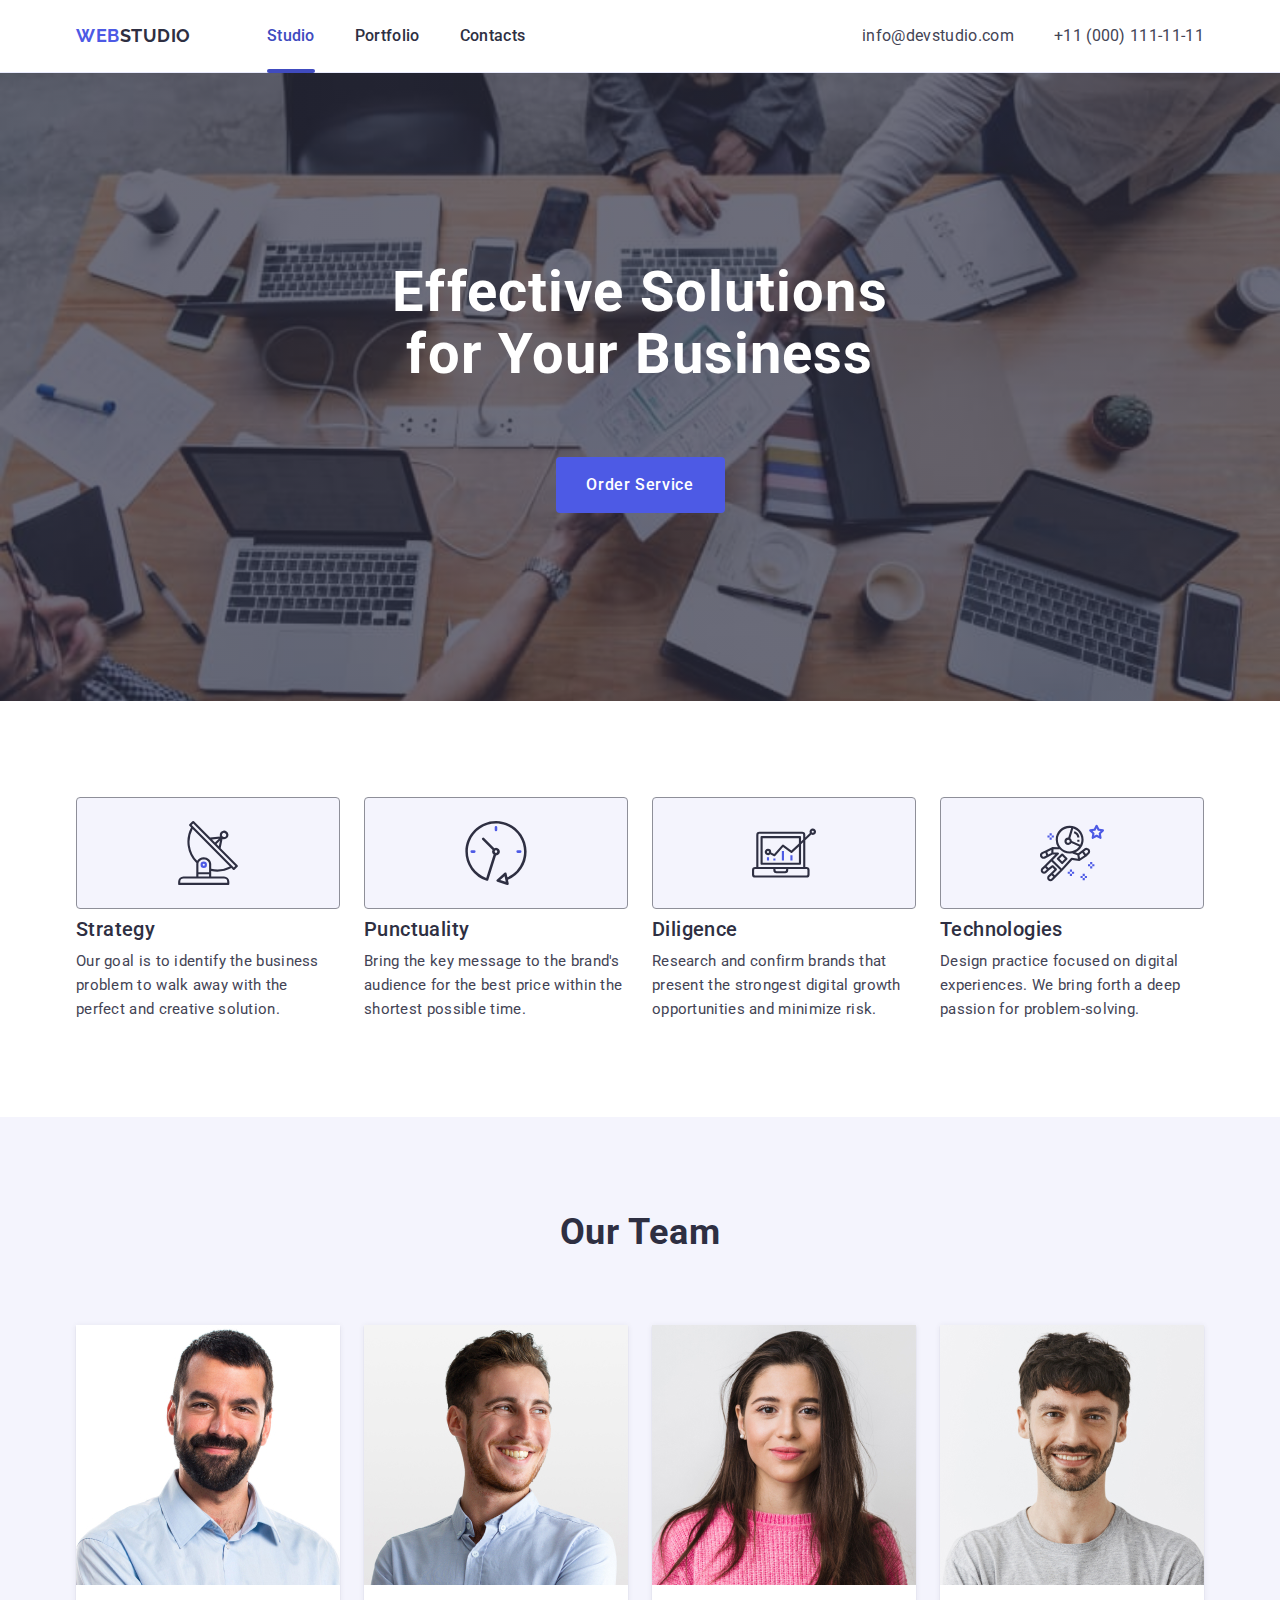
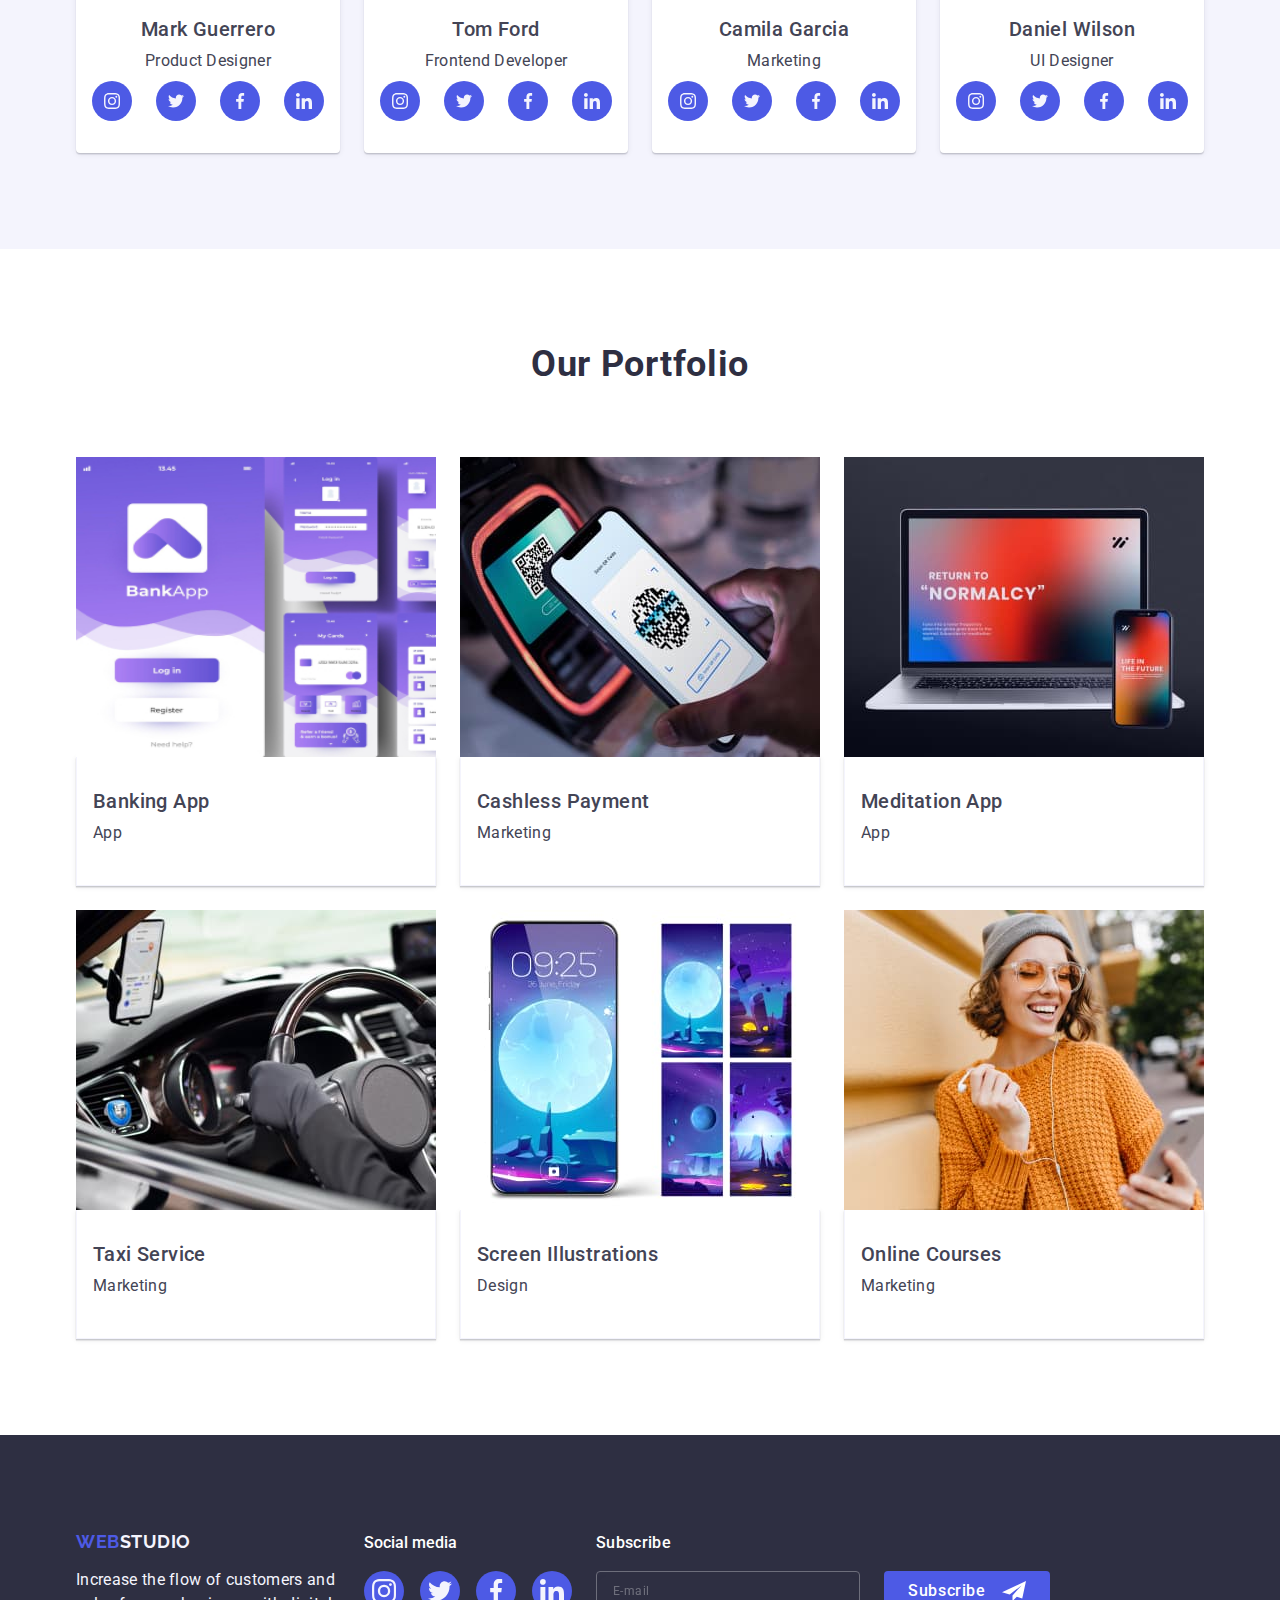
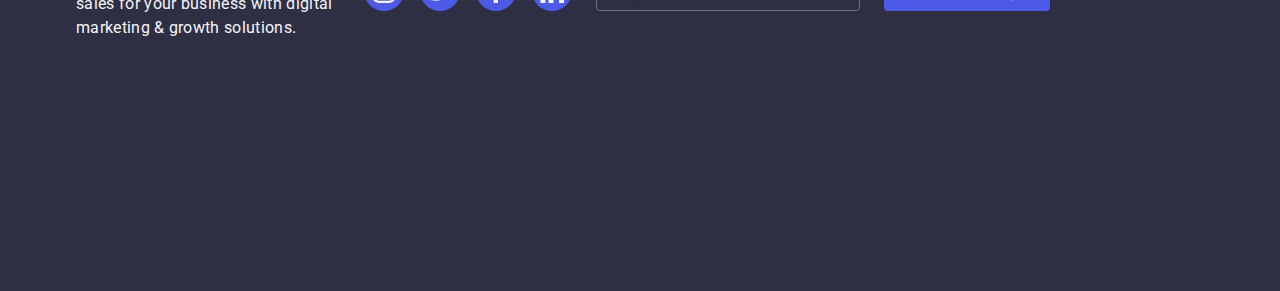
==== commit b62694af: "hw-6-1511" ====
--- a/index.html
+++ b/index.html
@@ -27,22 +27,21 @@
     <!--SVG-->
 
     <!--Header section-->
-
     <header class="page-header">
-      <div class="header-container container page-header-container">
+      <div class="container page-header-container">
         <nav class="header-nav">
           <a class="header-logo" href="./index.html"
             >Web<span class="header-logo-up">Studio</span>
           </a>
           <ul class="menu header-list list">
             <li class="header-item">
-              <a class="header-link link-studio link" href="#">Studio</a>
+              <a class="header-link link link-studio" href="./index.html">Studio</a>
             </li>
             <li class="header-item">
-              <a class="header-link link" href="#">Portfolio</a>
+              <a class="header-link link" href>Portfolio</a>
             </li>
             <li class="header-item">
-              <a class="header-link link" href="#">Contacts</a>
+              <a class="header-link link" href>Contacts</a>
             </li>
           </ul>
         </nav>
@@ -68,12 +67,14 @@
 
     <main class="page-main">
       <!--Hero section-->
-      <div class="container">
-        <section class="hero">
+
+      <section class="hero">
+        <div class="hero-container container">
           <h1 class="hero-title">Effective Solutions for Your Business</h1>
           <button type="button" class="hero-btn">Order Service</button>
-        </section>
-      </div>
+        </div>
+      </section>
+
       <!--Feature section-->
 
       <section class="section feature">
@@ -148,8 +149,8 @@
                 height="260"
               />
               <div class="team-text">
-                <h3 class="image-title-h3">Mark Guerrero</h3>
-                <p class="main-text">Product Designer</p>
+                <h3 class="team-title-h3">Mark Guerrero</h3>
+                <p class="main-team-text">Product Designer</p>
                 <ul class="icon-list">
                   <li class="icon-item">
                     <a class="icon-link" href="">
@@ -192,8 +193,8 @@
                 height="260"
               />
               <div class="team-text">
-                <h3 class="image-title-h3">Tom Ford</h3>
-                <p class="main-text">Frontend Developer</p>
+                <h3 class="team-title-h3">Tom Ford</h3>
+                <p class="main-team-text">Frontend Developer</p>
                 <ul class="icon-list">
                   <li class="icon-item">
                     <a class="icon-link" href="">
@@ -239,8 +240,8 @@
                 height="260"
               />
               <div class="team-text">
-                <h3 class="image-title-h3">Camila Garcia</h3>
-                <p class="main-text">Marketing</p>
+                <h3 class="team-title-h3">Camila Garcia</h3>
+                <p class="main-team-text">Marketing</p>
                 <ul class="icon-list">
                   <li class="icon-item">
                     <a class="icon-link" href="">
@@ -286,8 +287,8 @@
                 height="260"
               />
               <div class="team-text">
-                <h3 class="image-title-h3">Daniel Wilson</h3>
-                <p class="main-text">UI Designer</p>
+                <h3 class="team-title-h3">Daniel Wilson</h3>
+                <p class="main-team-text">UI Designer</p>
                 <ul class="icon-list">
                   <li class="icon-item">
                     <a class="icon-link" href="">
@@ -326,16 +327,16 @@
 
       <!--Our Portfolio section-->
 
-      <!-- <section class="section our-portfolio">
+      <section class="section our-portfolio">
         <div class="container">
           <h2 class="main-title">Our Portfolio</h2>
-          <ul class="main-list portfolio-list list">
+          <ul class="portfolio-list list">
             <li class="portfolio-item main-item">
               <div class="project-card">
                 <img
                   class="main-images"
-                  srcset="" 
-                  src="./images/OurPortfolio/img4.jpg"
+                  srcset=""
+                  src="./images/banking-mobile.jpg"
                   alt="Banking App"
                   width="360"
                   height="300"
@@ -347,15 +348,15 @@
               </div>
 
               <div class="portfolio-border">
-                <h3 class="image-title-h3">Banking App</h3>
-                <p class="main-text">App</p>
+                <h3 class="portfolio-title-h3">Banking App</h3>
+                <p class="main-portfolio-text">App</p>
               </div>
             </li>
             <li class="portfolio-item main-item">
               <div class="project-card">
                 <img
                   class="main-images"
-                  srcset="" 
+                  srcset=""
                   src="./images/OurPortfolio/img5.jpg"
                   alt="Cashless Payment"
                   width="360"
@@ -368,8 +369,8 @@
               </div>
 
               <div class="portfolio-border">
-                <h3 class="image-title-h3">Cashless Payment</h3>
-                <p class="main-text">Marketing</p>
+                <h3 class="portfolio-title-h3">Cashless Payment</h3>
+                <p class="main-portfolio-text">Marketing</p>
               </div>
             </li>
 
@@ -377,7 +378,7 @@
               <div class="project-card">
                 <img
                   class="main-images"
-                  srcset="" 
+                  srcset=""
                   src="./images/OurPortfolio/img6.jpg"
                   alt="Meditation App"
                   width="360"
@@ -390,15 +391,15 @@
               </div>
 
               <div class="portfolio-border">
-                <h3 class="image-title-h3">Meditation App</h3>
-                <p class="main-text">App</p>
+                <h3 class="portfolio-title-h3">Meditation App</h3>
+                <p class="main-portfolio-text">App</p>
               </div>
             </li>
             <li class="portfolio-item main-item">
               <div class="project-card">
                 <img
                   class="main-images"
-                  srcset="" 
+                  srcset=""
                   src="./images/OurPortfolio/img7.jpg"
                   alt="Taxi Service"
                   width="360"
@@ -411,15 +412,15 @@
               </div>
 
               <div class="portfolio-border">
-                <h3 class="image-title-h3">Taxi Service</h3>
-                <p class="main-text">Marketing</p>
+                <h3 class="portfolio-title-h3">Taxi Service</h3>
+                <p class="main-portfolio-text">Marketing</p>
               </div>
             </li>
             <li class="portfolio-item main-item">
               <div class="project-card">
                 <img
                   class="main-images"
-                  srcset="" 
+                  srcset=""
                   src="./images/OurPortfolio/img8.jpg"
                   alt="Screen Illustrations"
                   width="360"
@@ -432,15 +433,15 @@
               </div>
 
               <div class="portfolio-border">
-                <h3 class="image-title-h3">Screen Illustrations</h3>
-                <p class="main-text">Design</p>
+                <h3 class="portfolio-title-h3">Screen Illustrations</h3>
+                <p class="main-portfolio-text">Design</p>
               </div>
             </li>
             <li class="portfolio-item main-item">
               <div class="project-card">
                 <img
                   class="main-images"
-                  srcset="" 
+                  srcset=""
                   src="./images/OurPortfolio/img9.jpg"
                   alt="Online Courses"
                   width="360"
@@ -453,54 +454,54 @@
               </div>
 
               <div class="portfolio-border">
-                <h3 class="image-title-h3">Online Courses</h3>
-                <p class="main-text">Marketing</p>
+                <h3 class="portfolio-title-h3">Online Courses</h3>
+                <p class="main-portfolio-text">Marketing</p>
               </div>
             </li>
           </ul>
         </div>
-      </section> -->
+      </section>
     </main>
 
     <!--Footer section-->
 
-    <!-- <footer class="footer">
-      <div class="page-footer container">
-        <div class="footer-logo">
-          <a class="header-logo logo-down link" href="./index.html"
-            >Web <span class="footer-logo-down">Studio</span>
+    <footer class="footer section">
+      <div class="page-footer-container container">
+        <div class="footer-logo-text">
+          <a class="logo-down" href="./index.html"
+            >Web<span class="footer-logo-down">Studio</span>
           </a>
           <p class="footer-text">
             Increase the flow of customers and sales for your business with digital marketing &
             growth solutions.
           </p>
         </div>
-        <div class="footer-social">
+        <div class="footer-social-container">
           <p class="social-text-footer">Social media</p>
-          <ul class="icon-list-footer">
+          <ul class="icon-list icon-list-footer">
             <li class="icon-item">
-              <a class="icon-link icon-link-footer" href="">
+              <a class="icon-link link icon-link-footer" href="">
                 <svg class="ourteam-icon" width="24" height="24">
                   <use href="./images/icons.svg#icon-instagram"></use>
                 </svg>
               </a>
             </li>
             <li class="icon-item">
-              <a class="icon-link icon-link-footer" href="">
+              <a class="icon-link link icon-link-footer" href="">
                 <svg class="ourteam-icon" width="24" height="24">
                   <use href="./images/icons.svg#icon-twitter"></use>
                 </svg>
               </a>
             </li>
             <li class="icon-item">
-              <a class="icon-link icon-link-footer" href="">
+              <a class="icon-link link icon-link-footer" href="">
                 <svg class="ourteam-icon" width="24" height="24">
                   <use href="./images/icons.svg#icon-facebook"></use>
                 </svg>
               </a>
             </li>
             <li class="icon-item">
-              <a class="icon-link icon-link-footer" href="">
+              <a class="icon-link link icon-link-footer" href="">
                 <svg class="ourteam-icon" width="24" height="24">
                   <use href="./images/icons.svg#icon-linkedin"></use>
                 </svg>
@@ -530,11 +531,11 @@
           </form>
         </div>
       </div>
-    </footer> -->
+    </footer>
 
     <!-- Modal Window -->
 
-    <div class="backdrop">
+    <!-- <div class="backdrop">
       <div class="modal">
         <button type="button" class="close-modal-btn">
           <svg class="close-icon-btn" width="8" height="8">
@@ -605,7 +606,7 @@
 
     <!-- MOBILE MENU -->
 
-    <div class="mobile-menu is-open">
+    <div class="mobile-menu is-ope">
       <div class="container mobile-menu-container">
         <button class="mobile-menu-close-btn" type="button">
           <svg class="mobile-menu-close-btn-icon" width="8" height="8">
--- a/css/styles.css
+++ b/css/styles.css
@@ -41,8 +41,25 @@
 }
 
 .container {
-  padding-left: 16px;
-  padding-right: 16px;
+  padding-left: 15px;
+  padding-right: 15px;
+}
+
+.section {
+  padding-top: 96px;
+  padding-bottom: 96px;
+}
+
+.our-team {
+  background-color: #f4f4fd;
+}
+
+.ourteam-list {
+  align-items: center;
+  display: flex;
+  row-gap: 72px;
+  flex-direction: column;
+  justify-content: center;
 }
 
 .visually-hidden {
@@ -61,6 +78,7 @@
 .main-title {
   color: var(--NAVY-BLUE, #2e2f42);
   font-family: "Roboto", sans-serif;
+  margin-bottom: 72px;
   font-size: 36px;
   font-weight: 700;
   line-height: 1.11;
@@ -69,25 +87,52 @@
   text-transform: capitalize;
 }
 
-.image-title-h3 {
-  color: var(--NAVY-BLUE, #2E2F42);
-font-family: Roboto;
-font-size: 20px;
-font-style: normal;
-font-weight: 500;
-line-height: 24px; 
-letter-spacing: 0.4px;
-text-align: center;
-}
-
-
-
-  
-
+.team-title-h3,
+.portfolio-title-h3 {
+  margin-bottom: 8px;
+  font-family: "Roboto", sans-serif;
+  font-size: 20px;
+  font-style: normal;
+  font-weight: 500;
+  line-height: 1.2;
+  letter-spacing: 0.02em;
+}
+
+.team-item {
+  border-radius: 0px 0px 4px 4px;
+  background: var(--WHITE, #fff);
+  box-shadow: 0px 2px 1px 0px rgba(46, 47, 66, 0.08), 0px 1px 1px 0px rgba(46, 47, 66, 0.16),
+    0px 1px 6px 0px rgba(46, 47, 66, 0.08);
+}
+
+.team-text {
+  padding-top: 32px;
+  padding-bottom: 32px;
+  text-align: center;
+  margin-left: auto;
+  margin-right: auto;
+}
+
+.main-team-text,
+.main-portfolio-text {
+  margin-right: auto;
+  margin-left: auto;
+  margin-bottom: 8px;
+  font-size: 16px;
+  line-height: 1.5;
+  letter-spacing: 0.02em;
+}
 
 /* ============ /Common styles ============ */
 
 /* HEADER MOBILE STYLE  start*/
+
+.page-header {
+  width: 100%;
+  border-bottom: 1px solid var(--CORNFLOWER, #e7e9fc);
+  box-shadow: 0px 1px 6px 0px rgba(46, 47, 66, 0.08), 0px 1px 1px 0px rgba(46, 47, 66, 0.16),
+    0px 2px 1px 0px rgba(46, 47, 66, 0.08);
+}
 
 .header-contact {
   display: none;
@@ -97,61 +142,201 @@
   color: #2e2f42;
 }
 
+.page-header-container {
+  display: flex;
+  align-items: center;
+  justify-content: space-between;
+}
+
 .header-logo {
-  color: #404bbf;
+  display: block;
+  padding-top: 16px;
+  padding-bottom: 16px;
   font-family: "Raleway", sans-serif;
   font-size: 18px;
+  font-weight: 700;
+  line-height: 1.17;
   letter-spacing: 0.03em;
   text-transform: uppercase;
-  font-weight: 700;
-  line-height: 1.17;
-}
-
-.header-container {
-  display: flex;
-  align-items: center;
-  justify-content: space-between;
-}
-
-.page-header {
-  padding-top: 16px;
-  padding-bottom: 16px;
-}
+  color: #4d5ae5;
+}
+
 /* HEADER MOBILE STYLE  end*/
 
 /* HERO MOBILE start */
 
 .hero-title {
-  color: var(--WHITE, #fff);
+  max-width: 200px;
+  color: #fff;
   text-align: center;
-  text-shadow: 0px 4px 4px rgba(0, 0, 0, 0.25);
   font-size: 36px;
-  line-height: 1.07;
+  margin-right: auto;
+  margin-left: auto;
+  margin-bottom: 72px;
+  line-height: 1.11;
   letter-spacing: 0.02em;
-  max-width: 288px;
-  margin: 0 auto;
 }
 
 .hero {
   max-width: 1440px;
-  margin: auto;
-  padding-top: 188px;
-  padding-bottom: 188px;
+  margin-right: auto;
+  margin-left: auto;
+  padding-top: 72px;
+  padding-bottom: 72px;
   background: var(--NAVY-BLUE, #2e2f42);
   background-image: linear-gradient(rgba(46, 47, 66, 0.7), rgba(46, 47, 66, 0.7)),
-    url(../images/people-office1.jpeg);
+    url("../images/people-office1.jpg");
   background-size: cover;
   background-position: center;
   background-repeat: no-repeat;
 }
 
-@media screen and (min-resolution: 192dpi), 
-screen and (min-resolution: 2dppx), 
-screen and (min-device-pixel-retio: 2) {
+/* ==== Icon style ===== */
+
+.icon-list {
+  display: flex;
+  justify-content: center;
+  align-items: center;
+  gap: 24px;
+}
+
+.icon-item {
+  width: 40px;
+  height: 40px;
+}
+
+.icon-link {
+  width: 100%;
+  height: 100%;
+  background-color: #4d5ae5;
+  border-radius: 50%;
+  display: flex;
+  align-items: center;
+  justify-content: center;
+  transition: background-color 250ms cubic-bezier(0.4, 0, 0.2, 1);
+}
+
+.icon-link:hover,
+.icon-link:focus {
+  background-color: #404bbf;
+}
+
+.ourteam-icon {
+  fill: #f4f4fd;
+}
+
+/* ==== /Icon style ===== */
+
+.feature-list {
+  display: flex;
+  flex-direction: column;
+  justify-content: center;
+  align-items: center;
+  row-gap: 72px;
+}
+
+.portfolio-item {
+  transition: box-shadow 250ms cubic-bezier(0.4, 0, 0.2, 1);
+}
+
+.project-card {
+  position: relative;
+  overflow: hidden;
+}
+
+.portfolio-border {
+  padding: 32px 16px;
+  border: 1px solid var(--CLOUD, #f4f4fd);
+  box-shadow: 0px 2px 1px 0px rgba(46, 47, 66, 0.08), 0px 1px 1px 0px rgba(46, 47, 66, 0.16),
+    0px 1px 6px 0px rgba(46, 47, 66, 0.08);
+  border-top: none;
+}
+
+.portfolio-list {
+  display: flex;
+  flex-direction: column;
+  row-gap: 48px;
+  justify-content: center;
+  align-items: center;
+}
+
+.project-card-text {
+  position: absolute;
+  top: 0;
+  font-size: 16px;
+  line-height: 1.5;
+  letter-spacing: 0.02em;
+  color: var(--CLOUD, #f4f4fd);
+  padding: 40px 32px;
+  background-color: #4d5ae5;
+  height: 100%;
+  width: 100%;
+  transition: transform 250ms cubic-bezier(0.4, 0, 0.2, 1);
+  transform: translateY(100%);
+}
+
+.project-card:hover .project-card-text {
+  transform: translateY(0%);
+}
+/* ===== Mobile screen  ===== */
+
+@media screen and (max-width: 767px) {
   .hero {
-    background-image: linear-gradient(rgba(46, 47, 66, 0.7), rgba(46, 47, 66, 0.7)), url("../images/Dark-bg-mobile@2x .jpeg");
-  }
-}
+    background-image: linear-gradient(rgba(46, 47, 66, 0.7), rgba(46, 47, 66, 0.7)),
+      url("../images/Dark-bg-mobile.jpeg");
+  }
+}
+
+@media screen and (min-resolution: 192dpi) and (max-width: 767px),
+  screen and (min-resolution: 2dppx) and (max-width: 767px),
+  screen and (min-device-pixel-retio: 2) and (max-width: 767px) {
+  .hero {
+    background-image: linear-gradient(rgba(46, 47, 66, 0.7), rgba(46, 47, 66, 0.7)),
+      url("../images/Dark-bg-mobile@2x.jpeg");
+  }
+}
+
+/* ===== /Mobile screen  ===== */
+
+/* ===== LapTop screen  ===== */
+
+@media screen and (min-width: 768px) {
+  .hero {
+    background-image: linear-gradient(rgba(46, 47, 66, 0.7), rgba(46, 47, 66, 0.7)),
+      url("../images/Dark-bg-tablet.jpeg");
+  }
+}
+
+@media screen and (min-resolution: 192dpi) and (min-width: 768px),
+  screen and (min-resolution: 2dppx) and (min-width: 768px),
+  screen and (min-device-pixel-retio: 2) and (min-width: 768px) {
+  .hero {
+    background-image: linear-gradient(rgba(46, 47, 66, 0.7), rgba(46, 47, 66, 0.7)),
+      url("../images/Dark-bg-tablet@2x.jpeg");
+  }
+}
+
+/* ===== /LapTop screen  ===== */
+
+/* ===== Desctop screen  ===== */
+
+@media screen and (min-width: 1158px) {
+  .hero {
+    background-image: linear-gradient(rgba(46, 47, 66, 0.7), rgba(46, 47, 66, 0.7)),
+      url("../images/Dark-bg-desctop.jpeg");
+  }
+}
+
+@media screen and (min-resolution: 192dpi) and (min-width: 1158px),
+  screen and (min-resolution: 2dppx) and (min-width: 1158px),
+  screen and (min-device-pixel-retio: 2) and (min-width: 1158px) {
+  .hero {
+    background-image: linear-gradient(rgba(46, 47, 66, 0.7), rgba(46, 47, 66, 0.7)),
+      url("../images/Dark-bg-desctop@2x.jpeg");
+  }
+}
+
+/* ===== /Desctop screen  ===== */
 
 .hero-btn {
   font-family: "Roboto", sans-serif;
@@ -177,7 +362,6 @@
   background-color: #404bbf;
 }
 
-
 /* HERO MOBILE end */
 
 /* FEATURE MOBILE STYLE start */
@@ -204,17 +388,6 @@
   text-align: center;
 }
 
-.main-text {
-color: var(--SLATE, #434455);
-font-family: "Roboto", sans-serif;
-font-size: 16px;
-font-style: normal;
-font-weight: 500;
-line-height: 1.5; 
-letter-spacing: 0.02em;
-text-align: center;
-}
-
 .feature-text {
   color: var(--SLATE, #434455);
   font-size: 16px;
@@ -224,18 +397,169 @@
   text-align: left;
 }
 
-.feature-list {
-  display: flex;
-  flex-direction: column;
-  gap: 72px;
-  margin-top: 96px;
-  padding-bottom: 96px;
-}
-
 .feature-icon-container {
   display: none;
 }
 /* FEATURE MOBILE STYLE end */
+
+.mobile-menu-icon-list {
+  display: flex;
+  gap: 40px;
+  padding-top: 56px;
+}
+
+/* ======= Footer mobile style======= */
+.footer {
+  background-color: #2e2f42;
+  width: 100%;
+  height: 664px;
+}
+
+.footer-text {
+  width: 264px;
+  color: var(--CLOUD, #f4f4fd);
+  font-family: "Roboto", sans-serif;
+  font-size: 16px;
+  font-style: normal;
+  font-weight: 400;
+  line-height: 24px;
+  letter-spacing: 0.32px;
+}
+
+.logo-down {
+  color: var(--IRIS, #4d5ae5);
+  font-family: "Raleway", sans-serif;
+  font-size: 18px;
+  font-style: normal;
+  font-weight: 700;
+  line-height: 1.17;
+  letter-spacing: 0.03em;
+  text-transform: uppercase;
+}
+
+.footer-logo-down {
+  color: var(--CLOUD, #f4f4fd);
+}
+
+.footer-logo-text {
+  display: flex;
+
+  flex-direction: column;
+  align-items: center;
+  justify-content: center;
+  row-gap: 16px;
+  margin-bottom: 72px;
+}
+
+.footer-social-container {
+  display: flex;
+
+  flex-direction: column;
+  align-items: center;
+  justify-content: center;
+  gap: 16px;
+  margin-bottom: 72px;
+}
+
+.social-text-footer {
+  color: #fff;
+  font-family: "Roboto", sans-serif;
+  font-size: 16px;
+  font-style: normal;
+  font-weight: 500;
+  line-height: 1.5;
+  letter-spacing: 0.02;
+}
+
+.footer-subscribe-container {
+  display: flex;
+  flex-direction: column;
+  align-items: center;
+  justify-content: center;
+  row-gap: 16px;
+}
+
+.subscribe-text {
+  color: var(--WHITE, #fff);
+  font-family: "Roboto", sans-serif;
+  font-size: 16px;
+  font-style: normal;
+  font-weight: 500;
+  line-height: 1.5;
+  letter-spacing: 0.02em;
+}
+
+.subscribe-form {
+  display: flex;
+  justify-content: center;
+  align-items: center;
+  flex-direction: column;
+  gap: 16px;
+}
+
+.subscribe-email {
+  width: 288px;
+  height: 40px;
+  border-radius: 4px;
+  padding-left: 16px;
+  opacity: 0.3;
+  border: 1px solid var(--WHITE, #fff);
+  background-color: transparent;
+  color: #ffffff;
+  font-size: 12px;
+  font-style: normal;
+  font-weight: 400;
+  line-height: 2;
+  letter-spacing: 0.04em;
+  filter: drop-shadow(0px 4px 4px rgba(0, 0, 0, 0.15));
+}
+
+.subscribe-text {
+  color: var(--WHITE, #fff);
+  font-family: Roboto;
+  font-size: 16px;
+  font-style: normal;
+  font-weight: 500;
+  line-height: 1.5;
+  letter-spacing: 0.02em;
+}
+
+.subscribe-email::placeholder {
+  color: #fff;
+}
+
+.icon-list-footer {
+  gap: 16px;
+}
+
+.icon-link-footer:hover,
+.icon-link-footer:focus {
+  background-color: #31d0aa;
+}
+
+.subscribe-button {
+  display: inline-flex;
+  padding: 8px 24px;
+  justify-content: center;
+  align-items: center;
+  min-width: 165px;
+  color: #fff;
+  background-color: #4d5ae5;
+  font-family: inherit;
+  font-size: 16px;
+  font-weight: 500;
+  line-height: 1.5;
+  letter-spacing: 0.04em;
+  border: none;
+  border-radius: 4px;
+  transition: background-color 250ms cubic-bezier(0.4, 0, 0.2, 1);
+  cursor: pointer;
+}
+
+.icon-subscribe {
+  margin-left: 16px;
+}
+/* ======= /Footer mobile style======= */
 
 @media screen and (max-width: 767px) {
   /* MENU MOBILE start*/
@@ -346,12 +670,6 @@
     color: var(--SLATE, #434455);
   }
 
-  .mobile-menu-icon-list {
-    display: flex;
-    gap: 40px;
-    padding-top: 56px;
-  }
-
   .mobile-menu-icon-item {
     background-color: #404bbf;
     width: 40px;
@@ -381,42 +699,27 @@
   /* MENU MOBILE end */
 
   /* ======  OUR Team   ====== */
-
-  .ourteam-list {
-      display: flex;
-    flex-direction: column;
-    gap: 72px;
-    margin-top: 96px;
-    padding-bottom: 96px; 
-    
-  }
-
-  
-}
-
-@media screen and (min-width: 480px) {
+}
+
+@media screen and (min-width: 320px) {
   .container {
-    width: 320px;
+    width: 318px;
     margin-left: auto;
     margin-right: auto;
   }
 }
-
-@media screen and (min-width: 320px) {
-}
-.container {
-  width: 320px;
-  margin-left: auto;
-  margin-right: auto;
-}
-
 @media screen and (min-width: 768px) {
   .container {
-    width: 768px;
+    width: 766px;
+  }
+
+  .header-logo {
+    margin-right: 120px;
   }
 
   .menu {
     display: flex;
+    gap: 40px;
   }
 
   .mobile-menu {
@@ -429,8 +732,7 @@
 
   .header-nav {
     display: flex;
-    gap: 120px;
-    justify-content: center;
+    align-items: center;
   }
 
   .link-studio::after {
@@ -443,12 +745,31 @@
     left: 0;
     background-color: #404bbf;
     border-radius: 2px;
+  }
+
+  .header-link {
+    display: block;
+    color: #2e2f42;
+    font-size: 16px;
+    padding-top: 24px;
+    padding-bottom: 24px;
+    font-weight: 500;
+    line-height: 24px;
+    letter-spacing: 0.02em;
+  }
+
+  .link-studio {
+    position: relative;
+    transition: color 250ms cubic-bezier(0.4, 0, 0.2, 1);
     color: #404bbf;
-    transform: translate(0, 20px);
   }
 
   .header-contact {
     display: flex;
+    flex-direction: column;
+    align-items: center;
+    row-gap: 12px;
+    font-style: normal;
   }
 
   .header-contact-link {
@@ -458,6 +779,11 @@
     line-height: 14px;
     letter-spacing: 0.04em;
     transition: color 250ms cubic-bezier(0.4, 0, 0.2, 1);
+  }
+
+  .header-contact-link:hover,
+  .header-contact-link:focus {
+    color: #404bbf;
   }
 
   .header-item {
@@ -470,29 +796,15 @@
     transition: color 250ms cubic-bezier(0.4, 0, 0.2, 1);
   }
 
-  .header-link {
-    color: var(--NAVY-BLUE, #2e2f42);
-    font-size: 16px;
-    font-weight: 500;
-    line-height: 24px;
-    letter-spacing: 0.02em;
-    position: relative;
-    transition: color 250ms cubic-bezier(0.4, 0, 0.2, 1);
-  }
-
   .header-contact-list {
     display: flex;
     flex-direction: column;
     gap: 12px;
   }
 
-  .header-list {
-    display: flex;
-    gap: 40px;
-  }
-
   .hero-title {
     max-width: 496px;
+    margin-bottom: 36px;
     font-size: 56px;
   }
 
@@ -501,30 +813,65 @@
     max-width: 768px;
   }
 
-  .feature-list {
-    flex-direction: row;
-    column-gap: 24px;
-    row-gap: 72px;
-    flex-wrap: wrap;
-  }
-
-  .main-item {
-    width: calc((100% - 24px) / 2);
-  }
-
   .image-title {
     text-align: left;
   }
 
-
+  .feature-list,
+  .ourteam-list,
+  .portfolio-list {
+    display: flex;
+    flex-direction: row;
+    flex-wrap: wrap;
+    column-gap: 24px;
+  }
+
+  .feature-item,
+  .ourteam-item,
+  .portfolio-item {
+    width: calc((100% - 24px) / 2);
+  }
+
+  .portfolio-list {
+    row-gap: 72px;
+  }
+
+  .footer {
+    height: 456px;
+  }
+
+  .page-footer-container {
+    width: 545px;
+    display: flex;
+    flex-direction: row;
+    flex-wrap: wrap;
+    column-gap: 24px;
+  }
+
+  .footer-logo-text,
+  .footer-social-container,
+  .footer-subscribe-container {
+    justify-content: flex-start;
+    align-items: flex-start;
+  }
+
+  .subscribe-form {
+    column-gap: 24px;
+    flex-direction: row;
+  }
+
+  .subscribe-email {
+    width: 264px;
+  }
+}
 
 @media screen and (min-width: 1158px) {
   .container {
     width: 1158px;
   }
 
-  .header-nav {
-    gap: 76px;
+  .header-logo {
+    margin-right: 76px;
   }
 
   .header-contact-list {
@@ -541,10 +888,6 @@
     font-size: 16px;
     line-height: 1.5;
     letter-spacing: 0.02em;
-  }
-
-  .feature-item {
-    width: calc((100% - 72px) / 4);
   }
 
   .feature-icon-container {
@@ -573,4 +916,29 @@
     line-height: 1.6;
     letter-spacing: 0.02em;
   }
-}
+
+  .ourteam-list {
+    display: flex;
+    gap: 24px;
+  }
+
+  .portfolio-list {
+    row-gap: 48px;
+  }
+
+  .ourteam-item,
+  .feature-item {
+    width: calc((100% - 3 * 24px) / 4);
+  }
+
+  .portfolio-item {
+    width: calc((100% - 2 * 24px) / 3);
+  }
+
+  .portfolio-list,
+  .ourteam-list {
+    display: flex;
+    flex-direction: row;
+    gap: 24px;
+  }
+}
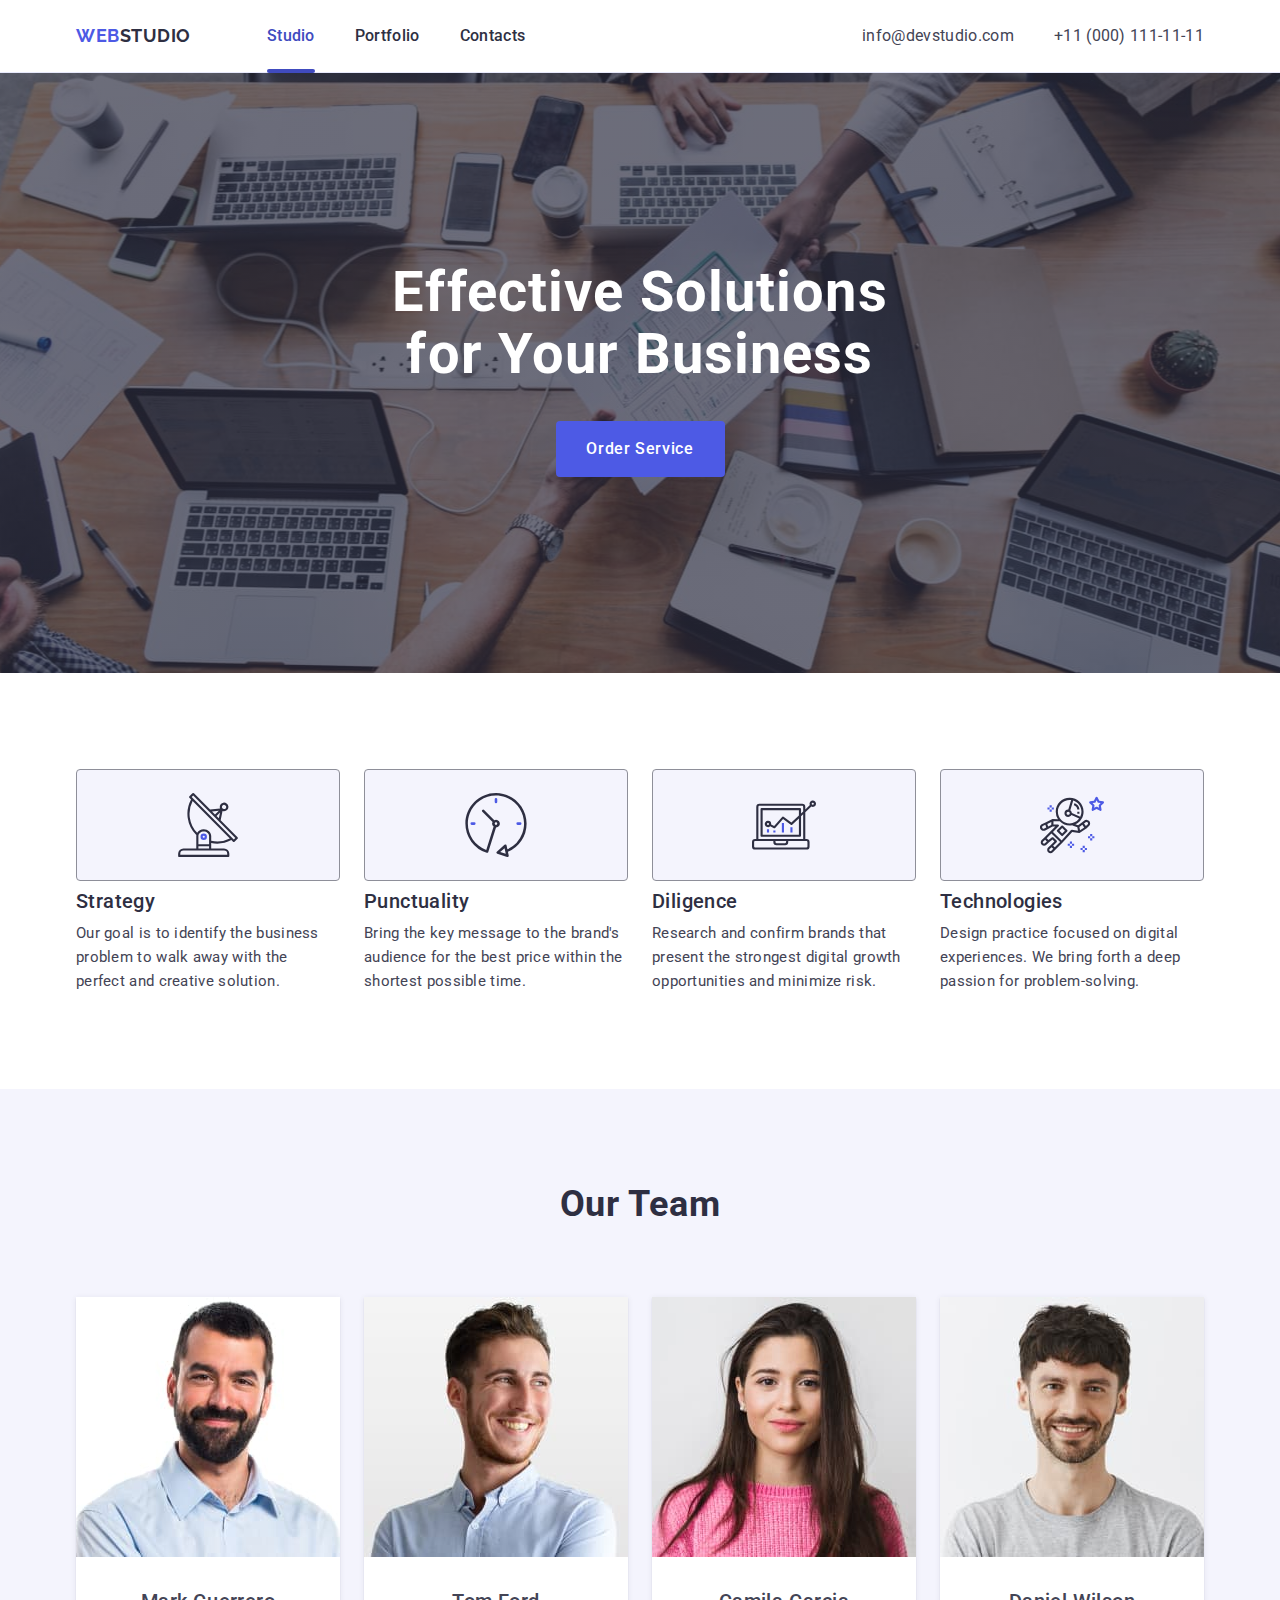
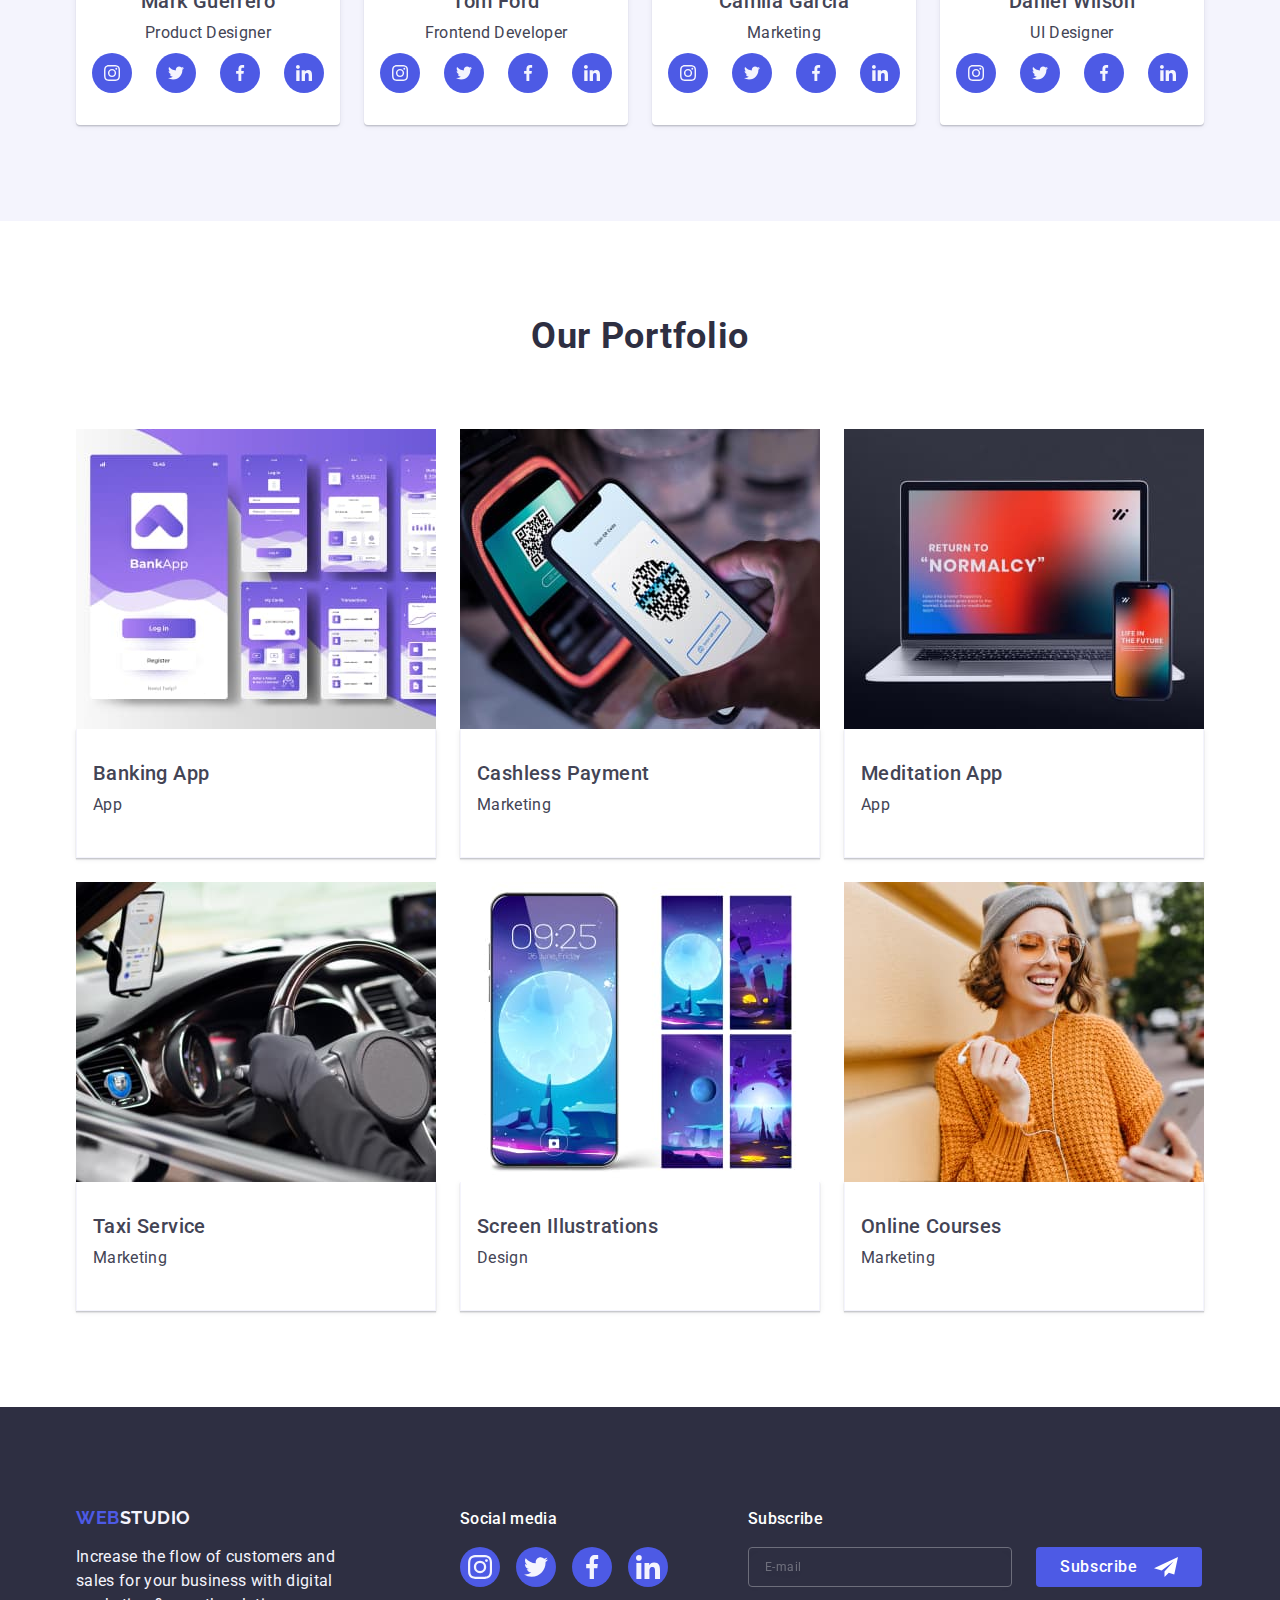
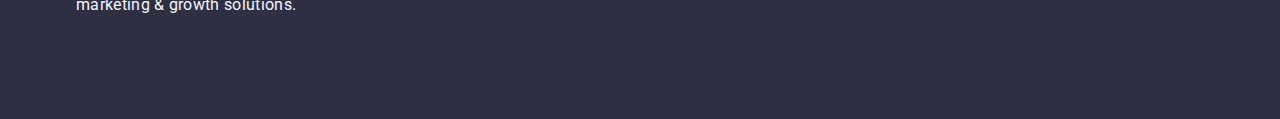
==== commit 022e01e5: "new-project-6-end" ====
--- a/index.html
+++ b/index.html
@@ -21,7 +21,7 @@
       href="https://cdnjs.cloudflare.com/ajax/libs/modern-normalize/2.0.0/modern-normalize.min.css"
     />
     <link rel="stylesheet" href="./css/styles.css" />
-    <title>Document</title>
+    <title>New-Project-6</title>
   </head>
   <body class="body">
     <!--SVG-->
@@ -143,7 +143,7 @@
               <img
                 class="main-images"
                 srcset="./images/OurTeam/mark-mobile.jpg 1x, ./images/OurTeam/mark-mobile@2x.jpg 2x"
-                src="./images/OurTeam/img.jpg"
+                src="./images/OurTeam/mark.jpg"
                 alt="Mark Guerrero"
                 width="264"
                 height="260"
@@ -187,7 +187,7 @@
               <img
                 class="main-images"
                 srcset="./images/OurTeam/tom-mobile.jpg 1x, ./images/OurTeam/tom-mobile@2x.jpg 2x"
-                src="./images/OurTeam/img1(1).jpg"
+                src="./images/OurTeam/tom.jpg"
                 alt="Tom Ford"
                 width="264"
                 height="260"
@@ -234,7 +234,7 @@
                   ./images/OurTeam/camila-mobile.jpg    1x,
                   ./images/OurTeam/camila-mobile@2x.jpg 2x
                 "
-                src="./images/OurTeam/img2(1).jpg"
+                src="./images/OurTeam/camila.jpg"
                 alt="Camila Garcia"
                 width="264"
                 height="260"
@@ -281,7 +281,7 @@
                   ./images/OurTeam/daniel-mobile.jpg    1x,
                   ./images/OurTeam/daniel-mobile@2x.jpg 2x
                 "
-                src="./images/OurTeam/img3(1).jpg"
+                src="./images/OurTeam/daniel.jpg"
                 alt="Daniel Wilson"
                 width="264"
                 height="260"
@@ -333,14 +333,45 @@
           <ul class="portfolio-list list">
             <li class="portfolio-item main-item">
               <div class="project-card">
-                <img
-                  class="main-images"
-                  srcset=""
-                  src="./images/banking-mobile.jpg"
-                  alt="Banking App"
-                  width="360"
-                  height="300"
-                />
+                <picture>
+                  <!-- Desktop screen -->
+                  <source
+                    media="(min-width: 1158px)"
+                    srcset="
+                      ./images/OurPortfolio/banking-desktop.jpg    1x,
+                      ./images/OurPortfolio/banking-desktop@2x.jpg 2x
+                    "
+                    type="image/jpg"
+                  />
+                  <!-- Tablet screen -->
+                  <source
+                    media="(min-width: 768px)"
+                    srcset="
+                      ./images/OurPortfolio/banking-tablet.jpg    1x,
+                      ./images/OurPortfolio/banking-tablet@2x.jpg 2x
+                    "
+                    type="image/jpg"
+                  />
+                  <!-- Mobile screen -->
+                  <source
+                    media="(max-width: 767px)"
+                    srcset="
+                      ./images/OurPortfolio/banking-mobile.jpg    1x,
+                      ./images/OurPortfolio/banking-mobile@2x.jpg 2x
+                    "
+                    type="image/jpg"
+                  />
+                  <img
+                    class="main-images"
+                    srcset=""
+                    src="./images/OurPortfolio/img4.jpg"
+                    alt="Banking App"
+                    width="360"
+                    height="300"
+                    loading="lazy"
+                  />
+                </picture>
+
                 <p class="project-card-text">
                   14 Stylish and User-Friendly App Design Concepts · Task Manager App · Calorie
                   Tracker App · Exotic Fruit Ecommerce App · Cloud Storage App
@@ -354,14 +385,45 @@
             </li>
             <li class="portfolio-item main-item">
               <div class="project-card">
-                <img
-                  class="main-images"
-                  srcset=""
-                  src="./images/OurPortfolio/img5.jpg"
-                  alt="Cashless Payment"
-                  width="360"
-                  height="300"
-                />
+                <picture>
+                  <!-- Desktop screen -->
+                  <source
+                    media="(min-width: 1158px)"
+                    srcset="
+                      ./images/OurPortfolio/payment-desktop.jpg    1x,
+                      ./images/OurPortfolio/payment-desktop@2x.jpg 2x
+                    "
+                    type="image/jpg"
+                  />
+                  <!-- Tablet screen -->
+                  <source
+                    media="(min-width: 768px)"
+                    srcset="
+                      ./images/OurPortfolio/payment-tablet.jpg    1x,
+                      ./images/OurPortfolio/payment-tablet@2x.jpg 2x
+                    "
+                    type="image/jpg"
+                  />
+                  <!-- Mobile screen -->
+                  <source
+                    media="(max-width: 767px)"
+                    srcset="
+                      ./images/OurPortfolio/payment-mobile.jpg    1x,
+                      ./images/OurPortfolio/payment-mobile@2x.jpg 2x
+                    "
+                    type="image/jpg"
+                  />
+                  <img
+                    class="main-images"
+                    srcset=""
+                    src="./images/OurPortfolio/img5.jpg"
+                    alt="Cashless Payment"
+                    width="360"
+                    height="300"
+                    loading="lazy"
+                  />
+                </picture>
+
                 <p class="project-card-text">
                   14 Stylish and User-Friendly App Design Concepts · Task Manager App · Calorie
                   Tracker App · Exotic Fruit Ecommerce App · Cloud Storage App
@@ -376,14 +438,45 @@
 
             <li class="portfolio-item main-item">
               <div class="project-card">
-                <img
-                  class="main-images"
-                  srcset=""
-                  src="./images/OurPortfolio/img6.jpg"
-                  alt="Meditation App"
-                  width="360"
-                  height="300"
-                />
+                <picture>
+                  <!-- Desktop screen -->
+                  <source
+                    media="(min-width: 1158px)"
+                    srcset="
+                      ./images/OurPortfolio/laptop-desktop.jpg    1x,
+                      ./images/OurPortfolio/laptop-desktop@2x.jpg 2x
+                    "
+                    type="image/jpg"
+                  />
+                  <!-- Tablet screen -->
+                  <source
+                    media="(min-width: 768px)"
+                    srcset="
+                      ./images/OurPortfolio/laptop-tablet.jpg    1x,
+                      ./images/OurPortfolio/laptop-tablet@2x.jpg 2x
+                    "
+                    type="image/jpg"
+                  />
+                  <!-- Mobile screen -->
+                  <source
+                    media="(max-width: 767px)"
+                    srcset="
+                      ./images/OurPortfolio/laptop-mobile.jpg    1x,
+                      ./images/OurPortfolio/laptop-mobile@2x.jpg 2x
+                    "
+                    type="image/jpg"
+                  />
+                  <img
+                    class="main-images"
+                    srcset=""
+                    src="./images/OurPortfolio/img6.jpg"
+                    alt="Meditation App"
+                    width="360"
+                    height="300"
+                    loading="lazy"
+                  />
+                </picture>
+
                 <p class="project-card-text">
                   14 Stylish and User-Friendly App Design Concepts · Task Manager App · Calorie
                   Tracker App · Exotic Fruit Ecommerce App · Cloud Storage App
@@ -397,14 +490,45 @@
             </li>
             <li class="portfolio-item main-item">
               <div class="project-card">
-                <img
-                  class="main-images"
-                  srcset=""
-                  src="./images/OurPortfolio/img7.jpg"
-                  alt="Taxi Service"
-                  width="360"
-                  height="300"
-                />
+                <picture>
+                  <!-- Desktop screen -->
+                  <source
+                    media="(min-width: 1158px)"
+                    srcset="
+                      ./images/OurPortfolio/taxi-desktop.jpg    1x,
+                      ./images/OurPortfolio/taxi-desktop@2x.jpg 2x
+                    "
+                    type="image/jpg"
+                  />
+                  <!-- Tablet screen -->
+                  <source
+                    media="(min-width: 768px)"
+                    srcset="
+                      ./images/OurPortfolio/taxi-tablet.jpg    1x,
+                      ./images/OurPortfolio/taxi-tablet@2x.jpg 2x
+                    "
+                    type="image/jpg"
+                  />
+                  <!-- Mobile screen -->
+                  <source
+                    media="(max-width: 767px)"
+                    srcset="
+                      ./images/OurPortfolio/taxi-mobile.jpg    1x,
+                      ./images/OurPortfolio/taxi-mobile@2x.jpg 2x
+                    "
+                    type="image/jpg"
+                  />
+                  <img
+                    class="main-images"
+                    srcset=""
+                    src="./images/OurPortfolio/img7.jpg"
+                    alt="Taxi Service"
+                    width="360"
+                    height="300"
+                    loading="lazy"
+                  />
+                </picture>
+
                 <p class="project-card-text">
                   14 Stylish and User-Friendly App Design Concepts · Task Manager App · Calorie
                   Tracker App · Exotic Fruit Ecommerce App · Cloud Storage App
@@ -418,14 +542,45 @@
             </li>
             <li class="portfolio-item main-item">
               <div class="project-card">
-                <img
-                  class="main-images"
-                  srcset=""
-                  src="./images/OurPortfolio/img8.jpg"
-                  alt="Screen Illustrations"
-                  width="360"
-                  height="300"
-                />
+                <picture>
+                  <!-- Desktop screen -->
+                  <source
+                    media="(min-width: 1158px)"
+                    srcset="
+                      ./images/OurPortfolio/screen-desktop.jpg    1x,
+                      ./images/OurPortfolio/screen-desktop@2x.jpg 2x
+                    "
+                    type="image/jpg"
+                  />
+                  <!-- Tablet screen -->
+                  <source
+                    media="(min-width: 768px)"
+                    srcset="
+                      ./images/OurPortfolio/screen-tablet.jpg    1x,
+                      ./images/OurPortfolio/screen-tablet@2x.jpg 2x
+                    "
+                    type="image/jpg"
+                  />
+                  <!-- Mobile screen -->
+                  <source
+                    media="(max-width: 767px)"
+                    srcset="
+                      ./images/OurPortfolio/screen-mobile.jpg    1x,
+                      ./images/OurPortfolio/screen-mobile@2x.jpg 2x
+                    "
+                    type="image/jpg"
+                  />
+                  <img
+                    class="main-images"
+                    srcset=""
+                    src="./images/OurPortfolio/img8.jpg"
+                    alt="Screen Illustrations"
+                    width="360"
+                    height="300"
+                    loading="lazy"
+                  />
+                </picture>
+
                 <p class="project-card-text">
                   14 Stylish and User-Friendly App Design Concepts · Task Manager App · Calorie
                   Tracker App · Exotic Fruit Ecommerce App · Cloud Storage App
@@ -439,14 +594,45 @@
             </li>
             <li class="portfolio-item main-item">
               <div class="project-card">
-                <img
-                  class="main-images"
-                  srcset=""
-                  src="./images/OurPortfolio/img9.jpg"
-                  alt="Online Courses"
-                  width="360"
-                  height="300"
-                />
+                <picture>
+                  <!-- Desktop screen -->
+                  <source
+                    media="(min-width: 1158px)"
+                    srcset="
+                      ./images/OurPortfolio/woman-desktop.jpg    1x,
+                      ./images/OurPortfolio/woman-desktop@2x.jpg 2x
+                    "
+                    type="image/jpg"
+                  />
+                  <!-- Tablet screen -->
+                  <source
+                    media="(min-width: 768px)"
+                    srcset="
+                      ./images/OurPortfolio/woman-tablet.jpg    1x,
+                      ./images/OurPortfolio/woman-tablet@2x.jpg 2x
+                    "
+                    type="image/jpg"
+                  />
+                  <!-- Mobile screen -->
+                  <source
+                    media="(max-width: 767px)"
+                    srcset="
+                      ./images/OurPortfolio/woman-mobile.jpg    1x,
+                      ./images/OurPortfolio/woman-mobile@2x.jpg 2x
+                    "
+                    type="image/jpg"
+                  />
+                  <img
+                    class="main-images"
+                    srcset=""
+                    src="./images/OurPortfolio/img9.jpg"
+                    alt="Online Courses"
+                    width="360"
+                    height="300"
+                    loading="lazy"
+                  />
+                </picture>
+
                 <p class="project-card-text">
                   14 Stylish and User-Friendly App Design Concepts · Task Manager App · Calorie
                   Tracker App · Exotic Fruit Ecommerce App · Cloud Storage App
@@ -535,7 +721,7 @@
 
     <!-- Modal Window -->
 
-    <!-- <div class="backdrop">
+    <div class="backdrop">
       <div class="modal">
         <button type="button" class="close-modal-btn">
           <svg class="close-icon-btn" width="8" height="8">
@@ -574,9 +760,9 @@
           <div class="modal-form-comment">
             <label for="user-comment" class="modal-lable">Comment</label>
             <textarea
+              class="modal-textarea"
               name="user-comment"
               id="user-comment"
-              class="modal-textarea"
               placeholder="Text input"
             ></textarea>
           </div>
@@ -604,9 +790,9 @@
       </div>
     </div>
 
-    <!-- MOBILE MENU -->
-
-    <div class="mobile-menu is-ope">
+    <!-- Mobile menu -->
+
+    <div class="mobile-menu">
       <div class="container mobile-menu-container">
         <button class="mobile-menu-close-btn" type="button">
           <svg class="mobile-menu-close-btn-icon" width="8" height="8">
--- a/css/styles.css
+++ b/css/styles.css
@@ -1,4 +1,4 @@
-/* Common styles */
+/* ============ COMMON STYLES ============ */
 
 body {
   font-family: "Roboto", sans-serif;
@@ -29,7 +29,8 @@
 h5,
 h6,
 p {
-  margin: 0;
+  margin-top: 0;
+  margin-bottom: 0;
 }
 
 img {
@@ -123,7 +124,7 @@
   letter-spacing: 0.02em;
 }
 
-/* ============ /Common styles ============ */
+/* ============ /COMMON STYLES ============ */
 
 /* HEADER MOBILE STYLE  start*/
 
@@ -178,20 +179,21 @@
 }
 
 .hero {
-  max-width: 1440px;
+  max-width: 767px;
+  height: 432px;
   margin-right: auto;
   margin-left: auto;
   padding-top: 72px;
   padding-bottom: 72px;
   background: var(--NAVY-BLUE, #2e2f42);
   background-image: linear-gradient(rgba(46, 47, 66, 0.7), rgba(46, 47, 66, 0.7)),
-    url("../images/people-office1.jpg");
+    url("../images/people-mobile.jpg");
   background-size: cover;
   background-position: center;
   background-repeat: no-repeat;
 }
 
-/* ==== Icon style ===== */
+/* Icon style */
 
 .icon-list {
   display: flex;
@@ -225,7 +227,7 @@
   fill: #f4f4fd;
 }
 
-/* ==== /Icon style ===== */
+/* /Icon style */
 
 .feature-list {
   display: flex;
@@ -283,7 +285,7 @@
 @media screen and (max-width: 767px) {
   .hero {
     background-image: linear-gradient(rgba(46, 47, 66, 0.7), rgba(46, 47, 66, 0.7)),
-      url("../images/Dark-bg-mobile.jpeg");
+      url("../images/people-bg-mobile.jpg");
   }
 }
 
@@ -292,7 +294,7 @@
   screen and (min-device-pixel-retio: 2) and (max-width: 767px) {
   .hero {
     background-image: linear-gradient(rgba(46, 47, 66, 0.7), rgba(46, 47, 66, 0.7)),
-      url("../images/Dark-bg-mobile@2x.jpeg");
+      url("../images/people-bg-mobile@2x.jpg");
   }
 }
 
@@ -303,7 +305,7 @@
 @media screen and (min-width: 768px) {
   .hero {
     background-image: linear-gradient(rgba(46, 47, 66, 0.7), rgba(46, 47, 66, 0.7)),
-      url("../images/Dark-bg-tablet.jpeg");
+      url("../images/people-bg-tablet.jpg");
   }
 }
 
@@ -312,18 +314,18 @@
   screen and (min-device-pixel-retio: 2) and (min-width: 768px) {
   .hero {
     background-image: linear-gradient(rgba(46, 47, 66, 0.7), rgba(46, 47, 66, 0.7)),
-      url("../images/Dark-bg-tablet@2x.jpeg");
+      url("../images/people-bg-tablet@2x.jpg");
   }
 }
 
 /* ===== /LapTop screen  ===== */
 
-/* ===== Desctop screen  ===== */
+/* ===== Desktop screen  ===== */
 
 @media screen and (min-width: 1158px) {
   .hero {
     background-image: linear-gradient(rgba(46, 47, 66, 0.7), rgba(46, 47, 66, 0.7)),
-      url("../images/Dark-bg-desctop.jpeg");
+      url("../images/people-bg-desktop.jpg");
   }
 }
 
@@ -332,11 +334,11 @@
   screen and (min-device-pixel-retio: 2) and (min-width: 1158px) {
   .hero {
     background-image: linear-gradient(rgba(46, 47, 66, 0.7), rgba(46, 47, 66, 0.7)),
-      url("../images/Dark-bg-desctop@2x.jpeg");
-  }
-}
-
-/* ===== /Desctop screen  ===== */
+      url("../images/people-bg-desktop@2x.jpg");
+  }
+}
+
+/* ===== /Desktop screen  ===== */
 
 .hero-btn {
   font-family: "Roboto", sans-serif;
@@ -353,7 +355,7 @@
   border-radius: 4px;
   margin: 0 auto;
   display: block;
-  margin-top: 72px;
+
   transition: background-color 250ms cubic-bezier(0.4, 0, 0.2, 1);
 }
 
@@ -408,7 +410,7 @@
   padding-top: 56px;
 }
 
-/* ======= Footer mobile style======= */
+/* ======= FOOTER MOBILE STYLES ======= */
 .footer {
   background-color: #2e2f42;
   width: 100%;
@@ -422,8 +424,8 @@
   font-size: 16px;
   font-style: normal;
   font-weight: 400;
-  line-height: 24px;
-  letter-spacing: 0.32px;
+  line-height: 1.5;
+  letter-spacing: 0.02em;
 }
 
 .logo-down {
@@ -443,11 +445,10 @@
 
 .footer-logo-text {
   display: flex;
-
   flex-direction: column;
   align-items: center;
   justify-content: center;
-  row-gap: 16px;
+  row-gap: 17px;
   margin-bottom: 72px;
 }
 
@@ -468,7 +469,7 @@
   font-style: normal;
   font-weight: 500;
   line-height: 1.5;
-  letter-spacing: 0.02;
+  letter-spacing: 0.02em;
 }
 
 .footer-subscribe-container {
@@ -559,10 +560,230 @@
 .icon-subscribe {
   margin-left: 16px;
 }
-/* ======= /Footer mobile style======= */
+/* ======= /FOOTER MOBILE STYLES ======= */
+
+/* ====== BACKDROP MOBILE STYLES======= */
+
+.backdrop {
+  position: fixed;
+  width: 100%;
+  height: 100%;
+  top: 0;
+  left: 0;
+  opacity: 0;
+  visibility: hidden;
+  pointer-events: none;
+  background-color: rgba(46, 47, 66, 0.4);
+  transition: opacity 250ms cubic-bezier(0.4, 0, 0.2, 1),
+    visibility 250ms cubic-bezier(0.4, 0, 0.2, 1);
+}
+
+.backdrop.is-open {
+  opacity: 1;
+  visibility: visible;
+  pointer-events: auto;
+  transition: opacity 250ms cubic-bezier(0.4, 0, 0.2, 1),
+    visibility 250ms cubic-bezier(0.4, 0, 0.2, 1);
+}
+
+.close-modal-btn {
+  width: 24px;
+  height: 24px;
+  padding: 0;
+  position: absolute;
+  right: 24px;
+  top: 24px;
+  border-radius: 50%;
+  display: flex;
+  align-items: center;
+  justify-content: center;
+  border: 1px solid rgba(0, 0, 0, 0.1);
+  cursor: pointer;
+  transition: background-color 250ms cubic-bezier(0.4, 0, 0.2, 1),
+    border 250ms cubic-bezier(0.4, 0, 0.2, 1);
+  background-color: #e7e9fc;
+}
+
+.close-icon-btn {
+  fill: #2e2f42;
+  transition: fill 250ms cubic-bezier(0.4, 0, 0.2, 1);
+}
+
+.close-modal-btn:hover .close-icon-btn,
+.close-modal-btn:focus .close-icon-btn {
+  fill: #ffffff;
+}
+
+.close-modal-btn:hover,
+.close-modal-btn:focus {
+  background-color: #404bbf;
+  border: none;
+}
+
+.modal-title {
+  color: var(--NAVY-BLUE, #2e2f42);
+  text-align: center;
+  font-size: 16px;
+  font-weight: 500;
+  line-height: 1.5;
+  letter-spacing: 0.02em;
+  margin-bottom: 16px;
+}
+
+.modal {
+  position: absolute;
+  width: 288px;
+  min-height: 632px;
+  border-radius: 4px;
+  background-color: #fcfcfc;
+  padding: 72px 24px 24px 24px;
+  top: 50%;
+  left: 50%;
+
+  transform: translate(-50%, -50%);
+  box-shadow: 0px 1px 1px rgba(0, 0, 0, 0.14), 0px 1px 3px rgba(0, 0, 0, 0.12),
+    0px 1px 2px rgba(0, 0, 0, 0.2);
+  transition: transform 250ms cubic-bezier(0.4, 0, 0.2, 1);
+}
+
+.modal-form-label {
+  margin-bottom: 8px;
+}
+
+.modal-input {
+  width: 100%;
+  height: 40px;
+  outline: transparent;
+  border-radius: 4px;
+  border: 1px solid var(--NAVY-BLUE-modal, rgba(46, 47, 66, 0.4));
+  background-color: transparent;
+  padding-left: 38px;
+  transition: border-color 250ms cubic-bezier(0.4, 0, 0.2, 1);
+}
+
+.modal-input-form {
+  position: relative;
+}
+
+.modal-input:focus {
+  border-color: #4d5ae5;
+  outline: transparent;
+}
+
+.input-icon {
+  position: absolute;
+  left: 16px;
+  top: 50%;
+  transform: translateY(-50%);
+  transition: fill 250ms cubic-bezier(0.4, 0, 0.2, 1);
+}
+
+.modal-input:focus + .input-icon {
+  fill: #4d5ae5;
+}
+
+.modal-textarea {
+  width: 100%;
+  height: 120px;
+  resize: none;
+  font-size: 12px;
+  font-weight: 400;
+  line-height: 1.17;
+  letter-spacing: 0.04em;
+  transition: border-color 250ms cubic-bezier(0.4, 0, 0.2, 1);
+  border-radius: 4px;
+  border: 1px solid var(--NAVY-BLUE-modal, rgba(46, 47, 66, 0.4));
+  color: rgba(46, 47, 66, 0.4);
+  padding: 8px 16px;
+  background-color: transparent;
+}
+
+.modal-textarea::placeholder {
+  color: rgba(46, 47, 66, 0.4);
+}
+
+.modal-textarea:focus {
+  border-color: #4d5ae5;
+  outline: transparent;
+}
+
+.modal-lable {
+  display: block;
+  margin-bottom: 4px;
+  color: var(--LIGHT-SLATE, #8e8f99);
+  font-size: 12px;
+  font-weight: 400;
+  line-height: 1.17;
+  letter-spacing: 0.04em;
+  transition: border-color 250ms cubic-bezier(0.4, 0, 0.2, 1);
+}
+
+.modal-form-comment {
+  margin-bottom: 16px;
+}
+
+.form-button {
+  min-width: 169px;
+  height: 56px;
+  color: #ffffff;
+  background-color: var(--IRIS, #4d5ae5);
+  cursor: pointer;
+  font-weight: 500;
+  font-size: 16px;
+  line-height: 1.5;
+  letter-spacing: 0.04em;
+  border: none;
+  border-radius: 4px;
+  display: block;
+  margin-left: auto;
+  margin-right: auto;
+  transition: background-color 250ms cubic-bezier(0.4, 0, 0.2, 1);
+}
+
+.modal-checkbox {
+  margin-bottom: 24px;
+}
+
+.text-label-privacy {
+  color: #8e8f99;
+  font-size: 12px;
+  line-height: 1.17;
+  letter-spacing: 0.04em;
+}
+
+.icon-checkbox {
+  transition: fill 250ms cubic-bezier(0.4, 0, 0.2, 1);
+}
+
+.checkbox-privacy {
+  display: inline-flex;
+  width: 16px;
+  height: 16px;
+  margin-right: 8px;
+  border-radius: 2px;
+  border: 1px solid rgba(46, 47, 66, 0.4);
+  transition: background-color 250ms cubic-bezier(0.4, 0, 0.2, 1),
+    border 250ms cubic-bezier(0.4, 0, 0.2, 1), fill 250ms cubic-bezier(0.4, 0, 0.2, 1);
+  justify-content: center;
+  align-items: center;
+  fill: transparent;
+}
+
+.privacy-policy-link {
+  color: var(--IRIS, #4d5ae5);
+  text-decoration-line: underline;
+}
+
+.checkbox-input:checked + .text-label-privacy .checkbox-privacy {
+  background-color: #404bbf;
+  fill: #f4f4fd;
+}
+
+/* ====== /BACKDROP MOBILE STYLES ======= */
 
 @media screen and (max-width: 767px) {
-  /* MENU MOBILE start*/
+  /* MENU MOBILE */
+
   .menu {
     display: none;
   }
@@ -696,9 +917,7 @@
   .mobile-menu-icon {
     fill: #f4f4fd;
   }
-  /* MENU MOBILE end */
-
-  /* ======  OUR Team   ====== */
+  /* /MENU MOBILE */
 }
 
 @media screen and (min-width: 320px) {
@@ -710,7 +929,7 @@
 }
 @media screen and (min-width: 768px) {
   .container {
-    width: 766px;
+    width: 768px;
   }
 
   .header-logo {
@@ -827,12 +1046,11 @@
   }
 
   .feature-item,
-  .ourteam-item,
   .portfolio-item {
     width: calc((100% - 24px) / 2);
   }
 
-  .portfolio-list {
+  .portfolio-item .portfolio-list {
     row-gap: 72px;
   }
 
@@ -863,6 +1081,11 @@
   .subscribe-email {
     width: 264px;
   }
+
+  .modal {
+    width: 408px;
+    min-height: 584px;
+  }
 }
 
 @media screen and (min-width: 1158px) {
@@ -880,8 +1103,10 @@
   }
 
   .hero {
-    padding: 188px 0;
+    padding-top: 188px;
+    padding-bottom: 188px;
     max-width: 1440px;
+    height: 600px;
   }
 
   .header-contact-link {
@@ -917,16 +1142,11 @@
     letter-spacing: 0.02em;
   }
 
-  .ourteam-list {
-    display: flex;
-    gap: 24px;
-  }
-
   .portfolio-list {
     row-gap: 48px;
   }
 
-  .ourteam-item,
+  .team-item,
   .feature-item {
     width: calc((100% - 3 * 24px) / 4);
   }
@@ -941,4 +1161,30 @@
     flex-direction: row;
     gap: 24px;
   }
-}
+
+  .footer {
+    height: 312px;
+    padding-top: 100px;
+    padding-bottom: 100px;
+  }
+
+  .page-footer-container {
+    flex-wrap: wrap;
+    margin-left: auto;
+    margin-right: auto;
+    padding-left: 15px;
+    padding-right: 15px;
+    align-items: baseline;
+    column-gap: 0;
+  }
+
+  .footer-logo-text {
+    margin-right: 120px;
+    margin-bottom: 0;
+  }
+
+  .footer-social-container {
+    margin-right: 80px;
+    margin-bottom: 0;
+  }
+}
